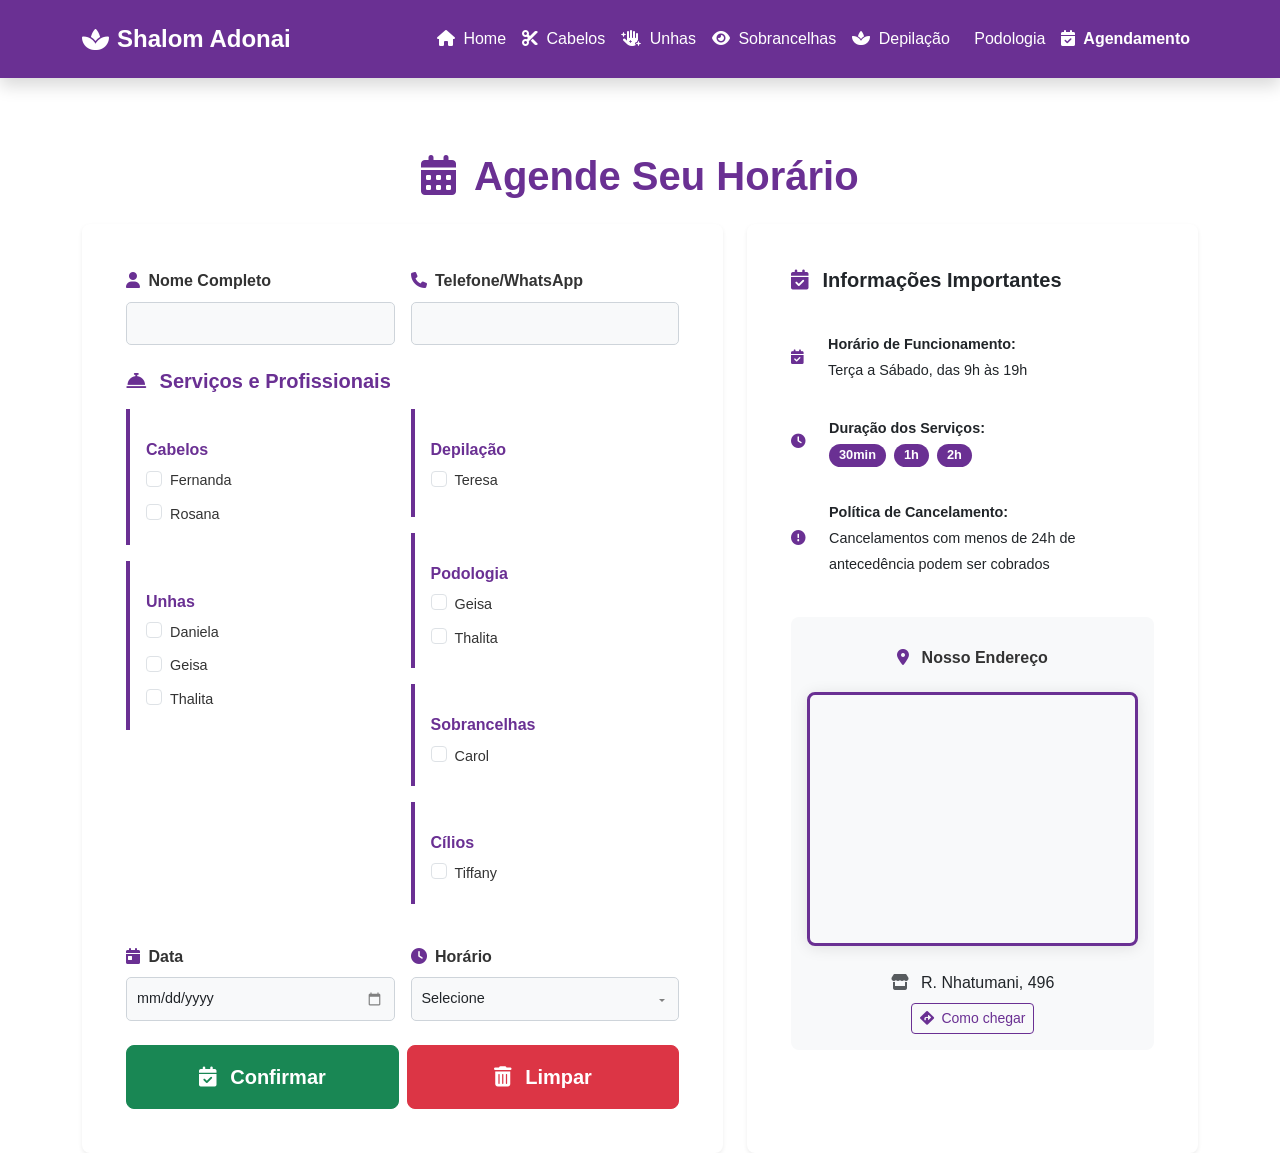
==== pages/agendamento.html @ 318ea41a "estetica" ====
<!DOCTYPE html>
<html lang="pt-BR">

<head>
    <meta charset="UTF-8" />
    <meta name="viewport" content="width=device-width, initial-scale=1.0" />
    <title>Nanda - Shalom Adonai | Agendamento</title>
    <!-- Bootstrap 5.3 -->
    <link href="https://cdn.jsdelivr.net/npm/bootstrap@5.3.0/dist/css/bootstrap.min.css" rel="stylesheet" />
    <!-- Font Awesome -->
    <link rel="stylesheet" href="https://cdnjs.cloudflare.com/ajax/libs/font-awesome/6.4.0/css/all.min.css" />
    <!-- Seu CSS -->
    <link rel="stylesheet" href="../assets/css/style.css" />
    <link rel="icon" href="../assets/img/favicon.png" />
</head>

<body>
    <nav class="navbar navbar-expand-lg navbar-dark bg-purple fixed-top shadow">
        <div class="container">
            <a class="navbar-brand fw-bold" href="../index.html">
                <i class="fas fa-spa me-2"></i> Shalom Adonai
            </a>
            <button class="navbar-toggler" type="button" data-bs-toggle="collapse" data-bs-target="#navbarNav">
                <span class="navbar-toggler-icon"></span>
            </button>
            <div class="collapse navbar-collapse" id="navbarNav">
                <div class="navbar-nav ms-auto">
                    <a class="nav-link" href="../index.html"><i class="fas fa-home me-1"></i> Home</a>
                    <a class="nav-link" href="cabelos.html"><i class="fas fa-cut me-1"></i> Cabelos</a>
                    <a class="nav-link" href="unhas.html"><i class="fas fa-hand-sparkles me-1"></i> Unhas</a>
                    <a class="nav-link" href="sobrancelhas.html"><i class="fas fa-eye me-1"></i> Sobrancelhas</a>
                    <a class="nav-link" href="depilacao.html"><i class="fas fa-spa me-1"></i> Depilação</a>
                    <a class="nav-link" href="podologia.html"><i class="fas fa-foot me-1"></i> Podologia</a>
                    <a class="nav-link active" href="agendamento.html"><i class="fas fa-calendar-check me-1"></i>
                        Agendamento</a>
                </div>
            </div>
        </div>
    </nav>

    <div class="container mt-5 pt-5">
        <h1 class="text-center mb-4 text-purple fw-bold">
            <i class="fas fa-calendar-alt me-2"></i> Agende Seu Horário
        </h1>

        <div class="row g-4">
            <!-- Formulário -->
            <div class="col-lg-7">
                <div class="card shadow-sm border-0">
                    <div class="card-body p-4">
                        <form id="agendamentoForm">
                            <!-- Dados Pessoais -->
                            <div class="row g-3 mb-4">
                                <div class="col-md-6">
                                    <label for="nome" class="form-label fw-bold">
                                        <i class="fas fa-user me-1"></i> Nome Completo
                                    </label>
                                    <input type="text" class="form-control form-control-lg" id="nome" required />
                                </div>
                                <div class="col-md-6">
                                    <label for="telefone" class="form-label fw-bold">
                                        <i class="fas fa-phone me-1"></i> Telefone/WhatsApp
                                    </label>
                                    <input type="tel" class="form-control form-control-lg" id="telefone" required />
                                </div>
                            </div>

                            <!-- Serviços -->
                            <div class="mb-4">
                                <h5 class="fw-bold mb-3 text-purple">
                                    <i class="fas fa-concierge-bell me-2"></i> Serviços e Profissionais
                                </h5>
                                <div class="row g-3">
                                    <!-- Coluna 1 -->
                                    <div class="col-md-6">
                                        <!-- Cabelos -->
                                        <div class="servico-categoria p-3 mb-3">
                                            <h6 class="fw-bold text-purple mb-2">Cabelos</h6>
                                            <div class="form-check mb-2">
                                                <input class="form-check-input" type="checkbox" name="servicos[]"
                                                    id="cabelosFernanda" value="Fernanda">
                                                <label class="form-check-label" for="cabelosFernanda">Fernanda</label>
                                            </div>
                                            <div class="form-check">
                                                <input class="form-check-input" type="checkbox" name="servicos[]"
                                                    id="cabelosRosana" value="Rosana">
                                                <label class="form-check-label" for="cabelosRosana">Rosana</label>
                                            </div>
                                        </div>

                                        <!-- Unhas -->
                                        <div class="servico-categoria p-3 mb-3">
                                            <h6 class="fw-bold text-purple mb-2">Unhas</h6>
                                            <div class="form-check mb-2">
                                                <input class="form-check-input" type="checkbox" name="servicos[]"
                                                    id="unhasDaniela" value="Daniela">
                                                <label class="form-check-label" for="unhasDaniela">Daniela</label>
                                            </div>
                                            <div class="form-check mb-2">
                                                <input class="form-check-input" type="checkbox" name="servicos[]"
                                                    id="unhasGeisa" value="Geisa">
                                                <label class="form-check-label" for="unhasGeisa">Geisa</label>
                                            </div>
                                            <div class="form-check">
                                                <input class="form-check-input" type="checkbox" name="servicos[]"
                                                    id="unhasThalita" value="Thalita">
                                                <label class="form-check-label" for="unhasThalita">Thalita</label>
                                            </div>
                                        </div>
                                    </div>

                                    <!-- Coluna 2 -->
                                    <div class="col-md-6">
                                        <!-- Depilação -->
                                        <div class="servico-categoria p-3 mb-3">
                                            <h6 class="fw-bold text-purple mb-2">Depilação</h6>
                                            <div class="form-check mb-2">
                                                <input class="form-check-input" type="checkbox" name="servicos[]"
                                                    id="depilacaoTeresa" value="Teresa">
                                                <label class="form-check-label" for="depilacaoTeresa">Teresa</label>
                                            </div>
                                        </div>

                                        <!-- Podologia -->
                                        <div class="servico-categoria p-3 mb-3">
                                            <h6 class="fw-bold text-purple mb-2">Podologia</h6>
                                            <div class="form-check mb-2">
                                                <input class="form-check-input" type="checkbox" name="servicos[]"
                                                    id="podologiaGeisa" value="Geisa">
                                                <label class="form-check-label" for="podologiaGeisa">Geisa</label>
                                            </div>
                                            <div class="form-check">
                                                <input class="form-check-input" type="checkbox" name="servicos[]"
                                                    id="podologiaThalita" value="Thalita">
                                                <label class="form-check-label" for="podologiaThalita">Thalita</label>
                                            </div>
                                        </div>

                                        <!-- Sobrancelhas -->
                                        <div class="servico-categoria p-3 mb-3">
                                            <h6 class="fw-bold text-purple mb-2">Sobrancelhas</h6>
                                            <div class="form-check">
                                                <input class="form-check-input" type="checkbox" name="servicos[]"
                                                    id="sobrancelhasCarol" value="Carol">
                                                <label class="form-check-label" for="sobrancelhasCarol">Carol</label>
                                            </div>
                                        </div>

                                        <!-- Cílios -->
                                        <div class="servico-categoria p-3 mb-3">
                                            <h6 class="fw-bold text-purple mb-2">Cílios</h6>
                                            <div class="form-check">
                                                <input class="form-check-input" type="checkbox" name="servicos[]"
                                                    id="ciliosTiffany" value="Tiffany">
                                                <label class="form-check-label" for="ciliosTiffany">Tiffany</label>
                                            </div>
                                        </div>
                                    </div>
                                </div>
                            </div>

                            <!-- Data e Hora -->
                            <div class="row g-3 mb-4">
                                <div class="col-md-6">
                                    <label for="data" class="form-label fw-bold">
                                        <i class="fas fa-calendar-day me-1"></i> Data
                                    </label>
                                    <input type="date" class="form-control form-control-lg" id="data" required
                                        onkeydown="return false" />
                                </div>
                                <div class="col-md-6">
                                    <label for="hora" class="form-label fw-bold">
                                        <i class="fas fa-clock me-1"></i> Horário
                                    </label>
                                    <select class="form-select form-select-lg" id="hora" required>
                                        <option value="" selected disabled>Selecione</option>
                                    </select>
                                </div>
                            </div>

                            <!-- Botões -->
                            <div class="d-flex gap-2">
                                <button type="submit" class="btn btn-success btn-lg w-50 py-3 fw-bold">
                                    <i class="fas fa-calendar-check me-2"></i> Confirmar
                                </button>
                                <button type="button" class="btn btn-danger btn-lg w-50 py-3 fw-bold" id="clearFormBtn">
                                    <i class="fas fa-trash-alt me-2"></i> Limpar
                                </button>
                            </div>
                        </form>
                    </div>
                </div>
            </div>

            <!-- Informações Importantes -->
            <div class="col-lg-5">
                <div class="card shadow-sm border-0 h-100">
                    <div class="card-body p-4">
                        <h5 class="card-title fw-bold mb-4">
                            <i class="fas fa-calendar-check me-2 text-purple"></i> Informações Importantes
                        </h5>
                        <ul class="list-group list-group-flush">
                            <li class="list-group-item d-flex align-items-center border-0 py-3">
                                <div class="bg-opacity-10 me-3">
                                    <i class="fas fa-calendar-check me-2 text-purple"></i>
                                </div>
                                <div>
                                    <strong>Horário de Funcionamento:</strong><br>
                                    Terça a Sábado, das 9h às 19h
                                </div>
                            </li>
                            <li class="list-group-item d-flex align-items-center border-0 py-3">
                                <div class="bg-opacity-10 me-3">
                                    <i class="fas fa-clock text-purple"></i>
                                </div>
                                <div>
                                    <strong>Duração dos Serviços:</strong><br>
                                    <span class="badge bg-purple bg-opacity-10 me-1">30min</span>
                                    <span class="badge bg-purple bg-opacity-10 me-1">1h</span>
                                    <span class="badge bg-purple bg-opacity-10">2h</span>
                                </div>
                            </li>
                            <li class="list-group-item d-flex align-items-center border-0 py-3">
                                <div class="bg-opacity-10 me-3">
                                    <i class="fas fa-exclamation-circle me-2 text-purple"></i>
                                </div>
                                <div>
                                    <strong>Política de Cancelamento:</strong><br>
                                    Cancelamentos com menos de 24h de antecedência podem ser cobrados
                                </div>
                            </li>
                        </ul>
                        <div class="mt-4 p-3 bg-light rounded-3">
                            <h6 class="fw-bold text-center mb-4">
                                <i class="fas fa-map-marker-alt me-2 text-purple"></i> Nosso Endereço
                            </h6>
                            <div class="row">
                                <div class="col-12 mb-4">
                                    <div class="map-ratio">
                                        <iframe
                                            src="https://www.google.com/maps/embed?pb=!1m18!1m12!1m3!1d3658.18563588329!2d-46.50304562447262!3d-23.52582476028797!2m3!1f0!2f0!3f0!3m2!1i1024!2i768!4f13.1!3m3!1m2!1s0x94ce60b9c1722ad5%3A0x3be9dd2e8773e652!2sNanda%20shalom%20adonai!5e0!3m2!1spt-PT!2sbr!4v1743808545542!5m2!1spt-PT!2sbr"
                                            allowfullscreen loading="lazy" referrerpolicy="no-referrer-when-downgrade">
                                        </iframe>
                                    </div>
                                </div>
                            </div>
                            <p class="mb-2 text-center">
                                <i class="fas fa-store me-2 text-muted"></i> R. Nhatumani, 496
                            </p>
                            <div class="text-center">
                                <a href="https://www.google.com/maps/dir//Nanda+shalom+adonai/@-23.5258248,-46.5030456,17z"
                                    class="btn btn-sm btn-outline-purple" target="_blank">
                                    <i class="fas fa-directions me-1 text-purple"></i> Como chegar
                                </a>
                            </div>
                        </div>
                    </div>
                </div>
            </div>
        </div>
    </div>

    <!-- Modal de Confirmação -->
    <div class="modal fade" id="confirmacaoModal" tabindex="-1">
        <div class="modal-dialog modal-dialog-centered">
            <div class="modal-content border-0">
                <div class="modal-header bg-purple text-white">
                    <h5 class="modal-title">
                        <i class="fas fa-check-circle me-2"></i> Agendamento Confirmado!
                    </h5>
                    <button type="button" class="btn-close btn-close-white" data-bs-dismiss="modal"></button>
                </div>
                <div class="modal-body p-4">
                    <p id="confirmacaoTexto" class="lead"></p>
                    <div class="alert bg-purple bg-opacity-10 border-start border-purple border-4">
                        <i class="fas fa-envelope text-purple me-2"></i>
                        Você receberá um e-mail com os detalhes do agendamento.
                    </div>
                    <div class="d-grid gap-2 mt-3">
                        <a id="googleCalendarLink" class="btn btn-outline-purple" target="_blank">
                            <i class="fab fa-google me-2"></i> Adicionar ao Google Agenda
                        </a>
                        <a id="whatsappLink" class="btn btn-outline-secondary" target="_blank">
                            <i class="fab fa-whatsapp me-2"></i> Enviar para WhatsApp
                        </a>
                    </div>
                </div>
            </div>
        </div>
    </div>

    <!-- Scripts -->
    <script src="../assets/js/jquery.min.js"></script>
    <script src="../assets/js/popper.min.js"></script>
    <script src="https://cdn.jsdelivr.net/npm/bootstrap@5.3.0/dist/js/bootstrap.bundle.min.js"></script>
    <script src="../assets/js/agendamento.js"></script>
    <script>
        document.getElementById('clearFormBtn').addEventListener('click', () => {
            const form = document.getElementById('agendamentoForm');
            form.reset();
            const horaSelect = document.getElementById('hora');
            horaSelect.innerHTML = '<option value="" selected disabled>Selecione</option>';
        });
    </script>
</body>

</html>
---- assets/css/style.css ----
/* ================ VARIÁVEIS ================ */
:root {
    --purple: #6a3093;
    --light-purple: #a044ff;
    --dark-purple: #4a1c6b;
    --white: #ffffff;
    --light-gray: #f8f9fa;
    --dark-gray: #343a40;
    --text-color: #333333;
}

/* ================ ESTILOS GERAIS ================ */
body {
    font-family: 'Arial', sans-serif;
    color: var(--text-color);
    padding-top: 56px;
    margin: 0;
    line-height: 1.6;
}

section {
    padding: 80px 0;
}

h1,
h2,
h3,
h4,
h5,
h6 {
    font-weight: 600;
}

.text-purple {
    color: var(--purple) !important;
}

/* ================ NAVBAR ================ */
.navbar {
    background-color: var(--purple) !important;
    box-shadow: 0 2px 10px rgba(255, 255, 255, 0.1);
    padding: 15px 0;
    transition: all 0.3s ease;
}

.navbar-brand {
    font-weight: 700;
    font-size: 1.5rem;
    display: flex;
    align-items: center;
}

.navbar-brand i {
    font-size: 1.5rem;
    color: var(--white);
}

.nav-link {
    font-weight: 500;
    padding: 8px 15px;
    color: var(--white) !important;
    transition: all 0.3s ease;
}

.nav-link:hover {
    text-decoration: underline;
    opacity: 0.8;
}

.nav-link.active {
    font-weight: 700;
}

.bg-purple {
    background-color: var(--purple) !important;
}

/* ================ HERO SECTION ================ */
.hero-section {
    background: linear-gradient(rgba(0, 0, 0, 0.6), rgba(0, 0, 0, 0.6)), no-repeat center center;
    position: relative;
    height: 80vh;
    overflow: hidden;
    background-size: cover;
    display: flex;
    align-items: center;
    text-align: center;
    color: var(--white);
    margin-top: -56px;
    /* Compensar navbar fixa */
}

.hero-background-img {
    position: absolute;
    top: 0;
    left: 0;
    width: 100%;
    height: 100%;
    object-fit: cover;
    z-index: -1;
}

.hero-section::before {
    content: '';
    position: absolute;
    top: 0;
    left: 0;
    width: 100%;
    height: 100%;
    background: rgba(0, 0, 0, 0.6);
    z-index: -1;
}

.hero-section h1 {
    font-size: 3rem;
    font-weight: 700;
    text-shadow: 0 2px 4px rgba(0, 0, 0, 0.3);
    margin-bottom: 20px;
}

.hero-section p.lead {
    font-size: 1.5rem;
    text-shadow: 0 1px 3px rgba(0, 0, 0, 0.3);
}

/* ================ FORMULÁRIO DE AGENDAMENTO ================ */
main {
    padding-bottom: 80px;
}

.card {
    border: none;
    border-radius: 8px;
    box-shadow: 0 4px 8px rgba(0, 0, 0, 0.1);
    padding: 20px !important;
}

.form-label {
    font-weight: 500;
    color: var(--text-color);
    font-size: 1rem;
}

.form-label i {
    color: var(--purple);
    margin-right: 8px;
}

.form-control,
.form-select {
    border-radius: 5px;
    border: 1px solid #ced4da;
    padding: 10px;
    background-color: var(--light-gray);
    font-size: 0.9rem;
}

.form-select {
    appearance: none;
    -webkit-appearance: none;
    -moz-appearance: none;
    background-image: url('data:image/svg+xml;utf8,<svg xmlns="http://www.w3.org/2000/svg" width="16" height="16" fill="gray" viewBox="0 0 16 16"><path d="M8 12l-4-4h8l-4 4z"/></svg>');
    background-repeat: no-repeat;
    background-position: right 10px center;
    background-size: 12px;
}

.form-check-label {
    font-size: 0.9rem;
    color: var(--text-color);
}

.form-check-input {
    margin-top: 0.2rem;
}

.form-check-input:checked {
    background-color: var(--purple);
    border-color: var(--purple);
}

h6 {
    font-size: 1rem;
    font-weight: 600;
    margin-bottom: 10px;
    margin-top: 15px;
    color: var(--text-color);
}

/* Ajuste para o layout de data e horário */
.mb-3 .row {
    align-items: center;
}

/* Estilização do input de data */
input[type="date"]::-webkit-calendar-picker-indicator {
    filter: invert(0.5);
}

/* Estilização dos serviços */
.servico-categoria {
    border-left: 4px solid var(--purple);
    transition: all 0.3s;
}

.servico-categoria:hover {
    background-color: #f8f9fa;
    transform: translateX(5px);
}

/* ================ SEÇÃO DE INFORMAÇÕES IMPORTANTES ================ */
.list-group-item {
    border: none;
    padding: 10px 0;
    font-size: 0.9rem;
    line-height: 1.8;
}

.list-group-item i {
    color: var(--purple);
    margin-right: 8px;
}

.list-group-item strong {
    font-weight: 600;
}

.badge {
    font-size: 0.8rem;
    padding: 5px 10px;
    border-radius: 20px;
    background-color: var(--purple) !important;
    color: var(--white);
}

.list-group-item a {
    color: var(--purple);
    text-decoration: none;
}

.list-group-item a:hover {
    text-decoration: underline;
}

/* Botões Outline Purple */
.btn-outline-purple {
    border-color: var(--purple);
    color: var(--purple);
}

.btn-outline-purple:hover {
    background-color: var(--purple);
    color: var(--white);
}

/* Modal */
.modal-header.bg-purple {
    background-color: var(--purple);
}

.alert.bg-purple {
    background-color: var(--purple) !important;
}

/* ================ SERVIÇOS ================ */
#servicos .card {
    transition: transform 0.3s ease, box-shadow 0.3s ease;
    border: none;
    box-shadow: 0 4px 8px rgba(0, 0, 0, 0.1);
    border-radius: 8px;
    overflow: hidden;
    margin-bottom: 30px;
}

#servicos .card:hover {
    transform: translateY(-10px);
    box-shadow: 0 10px 20px rgba(0, 0, 0, 0.15);
}

#servicos .card-img-top {
    height: 200px;
    object-fit: cover;
}

#servicos .card-title {
    color: var(--purple);
    font-weight: 600;
}

/* ================ SOBRE NÓS ================ */
.bg-light {
    background-color: var(--light-gray) !important;
}

/* ================ SEÇÃO DE CONTATO ================ */
.contact-section {
    background-color: var(--white);
}

.contact-box {
    background-color: var(--white);
    border-radius: 8px;
    box-shadow: 0 2px 15px rgba(0, 0, 0, 0.1);
    padding: 30px;
    border-left: 4px solid var(--purple);
    height: 95%;
}

.contact-item {
    margin-bottom: 25px;
}

.contact-item:last-child {
    margin-bottom: 0;
}

.contact-item h4 {
    color: var(--purple);
    margin-bottom: 10px;
    display: flex;
    align-items: center;
    font-size: 1.1rem;
}

.contact-item i {
    margin-right: 10px;
    font-size: 1.2rem;
    width: 24px;
    text-align: center;
}

.contact-item p {
    color: var(--text-color);
    line-height: 1.6;
    margin-left: 34px;
    /* Alinhar com o ícone */
}

/* MAPA */
.map-ratio {
    position: relative;
    padding-bottom: 75%;
    height: 0;
    overflow: hidden;
    border-radius: 8px;
    box-shadow: 0 2px 15px rgba(0, 0, 0, 0.1);
    border: 3px solid var(--purple);
}

.map-ratio iframe {
    position: absolute;
    top: 0;
    left: 0;
    width: 100%;
    height: 100%;
    border: none;
}

/* ================ BOTÃO FLUTUANTE ================ */
.btn-agendar-flutuante {
    position: fixed;
    bottom: 30px;
    right: 30px;
    z-index: 1000;
    width: 80px;
    height: 60px;
    font-size: 14px;
    font-weight: bold;
    box-shadow: 0 4px 12px rgba(106, 48, 147, 0.3);
    display: flex;
    flex-direction: column;
    align-items: center;
    justify-content: center;
    text-align: center;
    transition: all 0.3s ease;
}

.btn-agendar-flutuante:hover {
    transform: scale(1.1);
    box-shadow: 0 6px 16px rgba(106, 48, 147, 0.4);
}

.btn-agendar-flutuante i {
    margin-bottom: 2px;
}

.pulse {
    animation: pulse 2s infinite;
}

@keyframes pulse {
    0% {
        transform: scale(1);
    }

    50% {
        transform: scale(1.1);
    }

    100% {
        transform: scale(1);
    }
}

/* ================ FOOTER ================ */
footer {
    background-color: var(--dark-gray);
    color: var(--white);
    padding: 40px 0;
}

footer p {
    margin-bottom: 0.5rem;
    line-height: 1.6;
}

footer hr {
    border-color: rgba(255, 255, 255, 0.1);
    margin: 15px auto;
    width: 50%;
}

/* ================ BOTÕES ================ */
.btn-purple {
    background-color: var(--purple);
    color: var(--white);
    border: none;
    padding: 12px 25px;
    transition: all 0.3s ease;
    font-weight: 500;
    border-radius: 5px;
    font-size: 1rem;
}

.btn-purple:hover {
    background-color: var(--light-purple);
    color: var(--white);
    transform: translateY(-2px);
    box-shadow: 0 4px 12px rgba(106, 48, 147, 0.3);
}

/* ================ RESPONSIVIDADE ================ */
@media (max-width: 992px) {
    section {
        padding: 60px 0;
    }

    .hero-section {
        height: 60vh;
    }

    .hero-section h1 {
        font-size: 2.5rem;
    }

    .navbar-nav {
        text-align: center;
    }

    .nav-link {
        padding: 10px 0;
    }

    .form-control,
    .form-select {
        font-size: 0.9rem;
    }
}

/* Ajustes específicos para mobile */
@media (max-width: 768px) {
    .hero-section {
        min-height: calc(100vh - 56px);
        /* Ajusta a altura */
    }

    .hero-section h1 {
        font-size: 2rem;
        /* Reduz o tamanho do título */
        margin-top: 0;
    }

    .hero-section p.lead {
        font-size: 1.2rem;
        /* Reduz o tamanho do subtítulo */
    }

    .col-md-6 {
        margin-bottom: 20px;
    }

    .btn-purple {
        padding: 10px 20px;
        font-size: 0.9rem;
    }
}

.contact-box {
    margin-top: 0px;
}

.btn-agendar-flutuante {
    bottom: 20px;
    right: 20px;
    width: 56px;
    height: 56px;
    font-size: 12px;
}

@media (max-width: 576px) {
    section {
        padding: 50px 0;
    }

    .hero-section {
        height: 40vh;
    }

    .hero-section h1 {
        font-size: 1.8rem;
    }

    footer p {
        font-size: 0.9rem;
    }

    h1 {
        font-size: 1.8rem;
    }

    .form-label {
        font-size: 0.9rem;
    }

    .form-control,
    .form-select {
        font-size: 0.85rem;
        padding: 8px;
    }

    .list-group-item {
        font-size: 0.85rem;
    }

    .badge {
        font-size: 0.7rem;
        padding: 4px 8px;
    }

    .btn-purple {
        padding: 8px 15px;
        font-size: 0.85rem;
    }
}
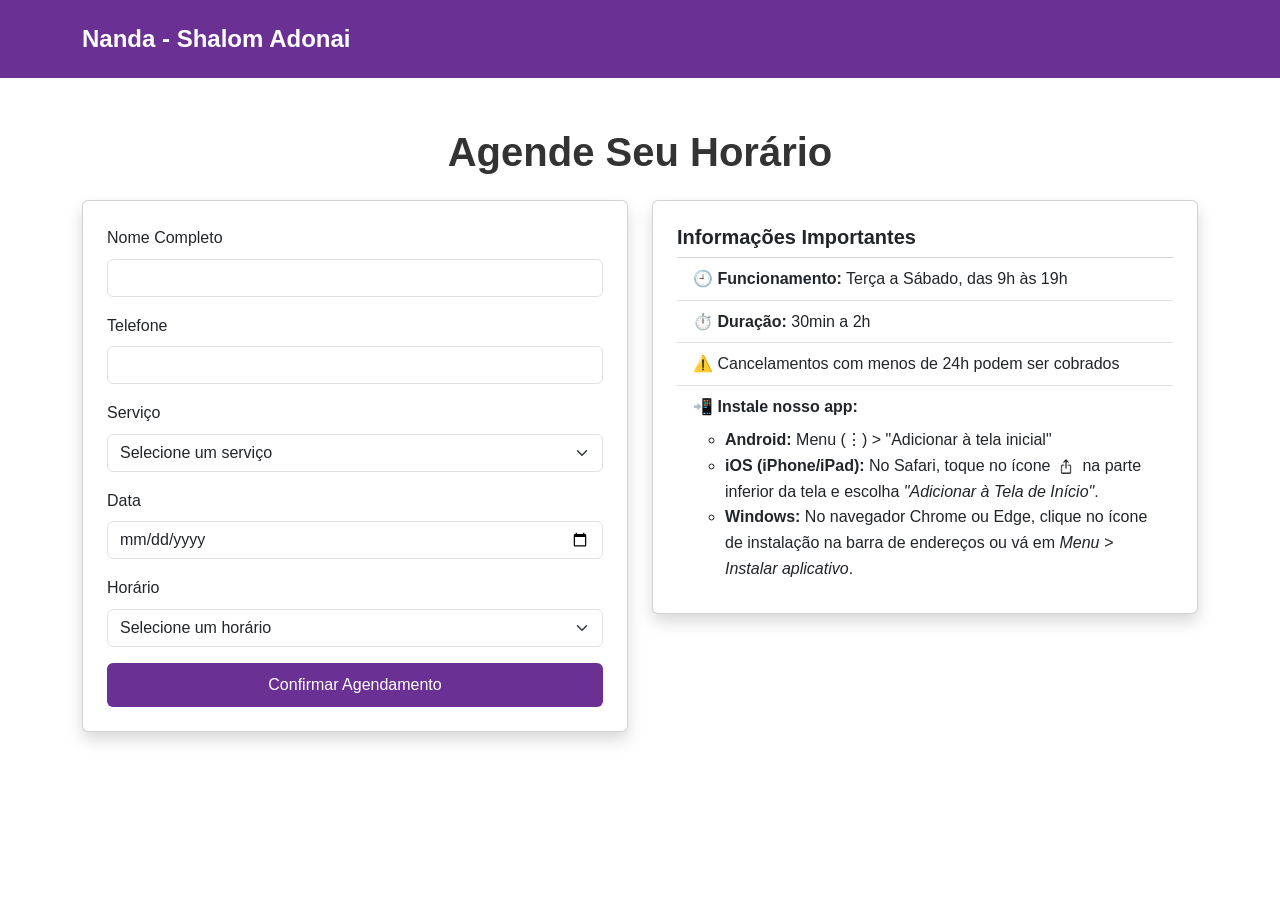
==== commit de597b2d: "inicio" ====
--- a/pages/agendamento.html
+++ b/pages/agendamento.html
@@ -1,289 +1,113 @@
 <!DOCTYPE html>
-<html lang="pt-BR">
+<html lang="pt-br">
 
 <head>
     <meta charset="UTF-8" />
     <meta name="viewport" content="width=device-width, initial-scale=1.0" />
-    <title>Nanda - Shalom Adonai | Agendamento</title>
-    <!-- Bootstrap 5.3 -->
-    <link href="https://cdn.jsdelivr.net/npm/bootstrap@5.3.0/dist/css/bootstrap.min.css" rel="stylesheet" />
-    <!-- Font Awesome -->
-    <link rel="stylesheet" href="https://cdnjs.cloudflare.com/ajax/libs/font-awesome/6.4.0/css/all.min.css" />
-    <!-- Seu CSS -->
+    <title>Agendamento | Nanda - Shalom Adonai</title>
+    <link rel="stylesheet" href="../bootstrap/css/bootstrap.min.css" />
+    <link rel="stylesheet" href="https://cdnjs.cloudflare.com/ajax/libs/font-awesome/6.0.0/css/all.min.css" />
     <link rel="stylesheet" href="../assets/css/style.css" />
-    <link rel="icon" href="../assets/img/favicon.png" />
+    <link rel="icon" href="../assets/img/favicon.ico" />
+    <link rel="manifest" href="../manifest.json">
 </head>
 
 <body>
-    <nav class="navbar navbar-expand-lg navbar-dark bg-purple fixed-top shadow">
+    <nav class="navbar navbar-dark bg-purple fixed-top">
         <div class="container">
-            <a class="navbar-brand fw-bold" href="../index.html">
-                <i class="fas fa-spa me-2"></i> Shalom Adonai
-            </a>
-            <button class="navbar-toggler" type="button" data-bs-toggle="collapse" data-bs-target="#navbarNav">
-                <span class="navbar-toggler-icon"></span>
-            </button>
-            <div class="collapse navbar-collapse" id="navbarNav">
-                <div class="navbar-nav ms-auto">
-                    <a class="nav-link" href="../index.html"><i class="fas fa-home me-1"></i> Home</a>
-                    <a class="nav-link" href="cabelos.html"><i class="fas fa-cut me-1"></i> Cabelos</a>
-                    <a class="nav-link" href="unhas.html"><i class="fas fa-hand-sparkles me-1"></i> Unhas</a>
-                    <a class="nav-link" href="sobrancelhas.html"><i class="fas fa-eye me-1"></i> Sobrancelhas</a>
-                    <a class="nav-link" href="depilacao.html"><i class="fas fa-spa me-1"></i> Depilação</a>
-                    <a class="nav-link" href="podologia.html"><i class="fas fa-foot me-1"></i> Podologia</a>
-                    <a class="nav-link active" href="agendamento.html"><i class="fas fa-calendar-check me-1"></i>
-                        Agendamento</a>
+            <a class="navbar-brand">Nanda - Shalom Adonai</a>
+        </div>
+    </nav>
+
+    <main class="container mt-5 pt-4">
+        <h1 class="text-center mb-4">Agende Seu Horário</h1>
+        <div class="row">
+            <div class="col-md-6">
+                <form id="agendamentoForm" class="card shadow p-4">
+                    <div class="mb-3">
+                        <label for="nome" class="form-label">Nome Completo</label>
+                        <input type="text" id="nome" class="form-control" required />
+                    </div>
+                    <div class="mb-3">
+                        <label for="telefone" class="form-label">Telefone</label>
+                        <input type="tel" id="telefone" class="form-control" required />
+                    </div>
+                    <div class="mb-3">
+                        <label for="servico" class="form-label">Serviço</label>
+                        <select id="servico" class="form-select" required>
+                            <option value="" selected disabled>Selecione um serviço</option>
+                            <option value="Corte e Escova - Nanda">Corte e Escova (Nanda)</option>
+                            <option value="Coloração - Carla">Coloração (Carla)</option>
+                            <option value="Manicure - Juliana">Manicure (Juliana)</option>
+                            <option value="Pedicure - Juliana">Pedicure (Juliana)</option>
+                            <option value="Design de Sobrancelhas - Ana">Design de Sobrancelhas (Ana)</option>
+                            <option value="Depilação - Marta">Depilação (Marta)</option>
+                            <option value="Podologia - Renata">Podologia (Renata)</option>
+                        </select>
+                    </div>
+                    <div class="mb-3">
+                        <label for="data" class="form-label">Data</label>
+                        <input type="date" id="data" class="form-control" required onkeydown="return false" />
+                    </div>
+                    <div class="mb-3">
+                        <label for="hora" class="form-label">Horário</label>
+                        <select id="hora" class="form-select" required>
+                            <option value="" selected disabled>Selecione um horário</option>
+                        </select>
+                    </div>
+                    <button type="submit" class="btn btn-purple w-100">Confirmar Agendamento</button>
+                </form>
+            </div>
+            <div class="col-md-6">
+                <div class="card shadow p-4">
+                    <h5>Informações Importantes</h5>
+                    <ul class="list-group list-group-flush">
+                        <li class="list-group-item">🕘 <strong>Funcionamento:</strong> Terça a Sábado, das 9h às 19h
+                        </li>
+                        <li class="list-group-item">⏱️ <strong>Duração:</strong> 30min a 2h</li>
+                        <li class="list-group-item">⚠️ Cancelamentos com menos de 24h podem ser cobrados</li>
+                        <li class="list-group-item">
+                            📲 <strong>Instale nosso app:</strong>
+                            <ul class="mt-2">
+                                <li><strong>Android:</strong> Menu (⋮) > "Adicionar à tela inicial"</li>
+                                <li><strong>iOS (iPhone/iPad):</strong> No Safari, toque no ícone<img
+                                        src="../assets/img/compartilhar_ios.png" alt="Ícone compartilhar iOS"
+                                        style="height: 1.5em; vertical-align: middle; margin: 0 0.25em;">na parte
+                                    inferior da tela e escolha <em>"Adicionar à Tela de Início"</em>.
+                                </li>
+                                <li><strong>Windows:</strong> No navegador Chrome ou Edge, clique no ícone de
+                                    instalação na barra de endereços ou vá em <em>Menu > Instalar aplicativo</em>.
+                                </li>
+                            </ul>
+                        </li>
+                    </ul>
                 </div>
             </div>
         </div>
-    </nav>
+    </main>
 
-    <div class="container mt-5 pt-5">
-        <h1 class="text-center mb-4 text-purple fw-bold">
-            <i class="fas fa-calendar-alt me-2"></i> Agende Seu Horário
-        </h1>
-
-        <div class="row g-4">
-            <!-- Formulário -->
-            <div class="col-lg-7">
-                <div class="card shadow-sm border-0">
-                    <div class="card-body p-4">
-                        <form id="agendamentoForm">
-                            <!-- Dados Pessoais -->
-                            <div class="row g-3 mb-4">
-                                <div class="col-md-6">
-                                    <label for="nome" class="form-label fw-bold">
-                                        <i class="fas fa-user me-1"></i> Nome Completo
-                                    </label>
-                                    <input type="text" class="form-control form-control-lg" id="nome" required />
-                                </div>
-                                <div class="col-md-6">
-                                    <label for="telefone" class="form-label fw-bold">
-                                        <i class="fas fa-phone me-1"></i> Telefone/WhatsApp
-                                    </label>
-                                    <input type="tel" class="form-control form-control-lg" id="telefone" required />
-                                </div>
-                            </div>
-
-                            <!-- Serviços -->
-                            <div class="mb-4">
-                                <h5 class="fw-bold mb-3 text-purple">
-                                    <i class="fas fa-concierge-bell me-2"></i> Serviços e Profissionais
-                                </h5>
-                                <div class="row g-3">
-                                    <!-- Coluna 1 -->
-                                    <div class="col-md-6">
-                                        <!-- Cabelos -->
-                                        <div class="servico-categoria p-3 mb-3">
-                                            <h6 class="fw-bold text-purple mb-2">Cabelos</h6>
-                                            <div class="form-check mb-2">
-                                                <input class="form-check-input" type="checkbox" name="servicos[]"
-                                                    id="cabelosFernanda" value="Fernanda">
-                                                <label class="form-check-label" for="cabelosFernanda">Fernanda</label>
-                                            </div>
-                                            <div class="form-check">
-                                                <input class="form-check-input" type="checkbox" name="servicos[]"
-                                                    id="cabelosRosana" value="Rosana">
-                                                <label class="form-check-label" for="cabelosRosana">Rosana</label>
-                                            </div>
-                                        </div>
-
-                                        <!-- Unhas -->
-                                        <div class="servico-categoria p-3 mb-3">
-                                            <h6 class="fw-bold text-purple mb-2">Unhas</h6>
-                                            <div class="form-check mb-2">
-                                                <input class="form-check-input" type="checkbox" name="servicos[]"
-                                                    id="unhasDaniela" value="Daniela">
-                                                <label class="form-check-label" for="unhasDaniela">Daniela</label>
-                                            </div>
-                                            <div class="form-check mb-2">
-                                                <input class="form-check-input" type="checkbox" name="servicos[]"
-                                                    id="unhasGeisa" value="Geisa">
-                                                <label class="form-check-label" for="unhasGeisa">Geisa</label>
-                                            </div>
-                                            <div class="form-check">
-                                                <input class="form-check-input" type="checkbox" name="servicos[]"
-                                                    id="unhasThalita" value="Thalita">
-                                                <label class="form-check-label" for="unhasThalita">Thalita</label>
-                                            </div>
-                                        </div>
-                                    </div>
-
-                                    <!-- Coluna 2 -->
-                                    <div class="col-md-6">
-                                        <!-- Depilação -->
-                                        <div class="servico-categoria p-3 mb-3">
-                                            <h6 class="fw-bold text-purple mb-2">Depilação</h6>
-                                            <div class="form-check mb-2">
-                                                <input class="form-check-input" type="checkbox" name="servicos[]"
-                                                    id="depilacaoTeresa" value="Teresa">
-                                                <label class="form-check-label" for="depilacaoTeresa">Teresa</label>
-                                            </div>
-                                        </div>
-
-                                        <!-- Podologia -->
-                                        <div class="servico-categoria p-3 mb-3">
-                                            <h6 class="fw-bold text-purple mb-2">Podologia</h6>
-                                            <div class="form-check mb-2">
-                                                <input class="form-check-input" type="checkbox" name="servicos[]"
-                                                    id="podologiaGeisa" value="Geisa">
-                                                <label class="form-check-label" for="podologiaGeisa">Geisa</label>
-                                            </div>
-                                            <div class="form-check">
-                                                <input class="form-check-input" type="checkbox" name="servicos[]"
-                                                    id="podologiaThalita" value="Thalita">
-                                                <label class="form-check-label" for="podologiaThalita">Thalita</label>
-                                            </div>
-                                        </div>
-
-                                        <!-- Sobrancelhas -->
-                                        <div class="servico-categoria p-3 mb-3">
-                                            <h6 class="fw-bold text-purple mb-2">Sobrancelhas</h6>
-                                            <div class="form-check">
-                                                <input class="form-check-input" type="checkbox" name="servicos[]"
-                                                    id="sobrancelhasCarol" value="Carol">
-                                                <label class="form-check-label" for="sobrancelhasCarol">Carol</label>
-                                            </div>
-                                        </div>
-
-                                        <!-- Cílios -->
-                                        <div class="servico-categoria p-3 mb-3">
-                                            <h6 class="fw-bold text-purple mb-2">Cílios</h6>
-                                            <div class="form-check">
-                                                <input class="form-check-input" type="checkbox" name="servicos[]"
-                                                    id="ciliosTiffany" value="Tiffany">
-                                                <label class="form-check-label" for="ciliosTiffany">Tiffany</label>
-                                            </div>
-                                        </div>
-                                    </div>
-                                </div>
-                            </div>
-
-                            <!-- Data e Hora -->
-                            <div class="row g-3 mb-4">
-                                <div class="col-md-6">
-                                    <label for="data" class="form-label fw-bold">
-                                        <i class="fas fa-calendar-day me-1"></i> Data
-                                    </label>
-                                    <input type="date" class="form-control form-control-lg" id="data" required
-                                        onkeydown="return false" />
-                                </div>
-                                <div class="col-md-6">
-                                    <label for="hora" class="form-label fw-bold">
-                                        <i class="fas fa-clock me-1"></i> Horário
-                                    </label>
-                                    <select class="form-select form-select-lg" id="hora" required>
-                                        <option value="" selected disabled>Selecione</option>
-                                    </select>
-                                </div>
-                            </div>
-
-                            <!-- Botões -->
-                            <div class="d-flex gap-2">
-                                <button type="submit" class="btn btn-success btn-lg w-50 py-3 fw-bold">
-                                    <i class="fas fa-calendar-check me-2"></i> Confirmar
-                                </button>
-                                <button type="button" class="btn btn-danger btn-lg w-50 py-3 fw-bold" id="clearFormBtn">
-                                    <i class="fas fa-trash-alt me-2"></i> Limpar
-                                </button>
-                            </div>
-                        </form>
+    <!-- Modal -->
+    <div class="modal fade" id="confirmacaoModal" tabindex="-1">
+        <div class="modal-dialog">
+            <div class="modal-content">
+                <div class="modal-header">
+                    <h5 class="modal-title">Agendamento Confirmado!</h5>
+                    <button class="btn-close" data-bs-dismiss="modal"></button>
+                </div>
+                <div class="modal-body">
+                    <p id="confirmacaoTexto"></p>
+                    <div class="alert alert-info">
+                        Você receberá um e-mail de confirmação.
                     </div>
                 </div>
-            </div>
-
-            <!-- Informações Importantes -->
-            <div class="col-lg-5">
-                <div class="card shadow-sm border-0 h-100">
-                    <div class="card-body p-4">
-                        <h5 class="card-title fw-bold mb-4">
-                            <i class="fas fa-calendar-check me-2 text-purple"></i> Informações Importantes
-                        </h5>
-                        <ul class="list-group list-group-flush">
-                            <li class="list-group-item d-flex align-items-center border-0 py-3">
-                                <div class="bg-opacity-10 me-3">
-                                    <i class="fas fa-calendar-check me-2 text-purple"></i>
-                                </div>
-                                <div>
-                                    <strong>Horário de Funcionamento:</strong><br>
-                                    Terça a Sábado, das 9h às 19h
-                                </div>
-                            </li>
-                            <li class="list-group-item d-flex align-items-center border-0 py-3">
-                                <div class="bg-opacity-10 me-3">
-                                    <i class="fas fa-clock text-purple"></i>
-                                </div>
-                                <div>
-                                    <strong>Duração dos Serviços:</strong><br>
-                                    <span class="badge bg-purple bg-opacity-10 me-1">30min</span>
-                                    <span class="badge bg-purple bg-opacity-10 me-1">1h</span>
-                                    <span class="badge bg-purple bg-opacity-10">2h</span>
-                                </div>
-                            </li>
-                            <li class="list-group-item d-flex align-items-center border-0 py-3">
-                                <div class="bg-opacity-10 me-3">
-                                    <i class="fas fa-exclamation-circle me-2 text-purple"></i>
-                                </div>
-                                <div>
-                                    <strong>Política de Cancelamento:</strong><br>
-                                    Cancelamentos com menos de 24h de antecedência podem ser cobrados
-                                </div>
-                            </li>
-                        </ul>
-                        <div class="mt-4 p-3 bg-light rounded-3">
-                            <h6 class="fw-bold text-center mb-4">
-                                <i class="fas fa-map-marker-alt me-2 text-purple"></i> Nosso Endereço
-                            </h6>
-                            <div class="row">
-                                <div class="col-12 mb-4">
-                                    <div class="map-ratio">
-                                        <iframe
-                                            src="https://www.google.com/maps/embed?pb=!1m18!1m12!1m3!1d3658.18563588329!2d-46.50304562447262!3d-23.52582476028797!2m3!1f0!2f0!3f0!3m2!1i1024!2i768!4f13.1!3m3!1m2!1s0x94ce60b9c1722ad5%3A0x3be9dd2e8773e652!2sNanda%20shalom%20adonai!5e0!3m2!1spt-PT!2sbr!4v1743808545542!5m2!1spt-PT!2sbr"
-                                            allowfullscreen loading="lazy" referrerpolicy="no-referrer-when-downgrade">
-                                        </iframe>
-                                    </div>
-                                </div>
-                            </div>
-                            <p class="mb-2 text-center">
-                                <i class="fas fa-store me-2 text-muted"></i> R. Nhatumani, 496
-                            </p>
-                            <div class="text-center">
-                                <a href="https://www.google.com/maps/dir//Nanda+shalom+adonai/@-23.5258248,-46.5030456,17z"
-                                    class="btn btn-sm btn-outline-purple" target="_blank">
-                                    <i class="fas fa-directions me-1 text-purple"></i> Como chegar
-                                </a>
-                            </div>
-                        </div>
-                    </div>
-                </div>
-            </div>
-        </div>
-    </div>
-
-    <!-- Modal de Confirmação -->
-    <div class="modal fade" id="confirmacaoModal" tabindex="-1">
-        <div class="modal-dialog modal-dialog-centered">
-            <div class="modal-content border-0">
-                <div class="modal-header bg-purple text-white">
-                    <h5 class="modal-title">
-                        <i class="fas fa-check-circle me-2"></i> Agendamento Confirmado!
-                    </h5>
-                    <button type="button" class="btn-close btn-close-white" data-bs-dismiss="modal"></button>
-                </div>
-                <div class="modal-body p-4">
-                    <p id="confirmacaoTexto" class="lead"></p>
-                    <div class="alert bg-purple bg-opacity-10 border-start border-purple border-4">
-                        <i class="fas fa-envelope text-purple me-2"></i>
-                        Você receberá um e-mail com os detalhes do agendamento.
-                    </div>
-                    <div class="d-grid gap-2 mt-3">
-                        <a id="googleCalendarLink" class="btn btn-outline-purple" target="_blank">
-                            <i class="fab fa-google me-2"></i> Adicionar ao Google Agenda
-                        </a>
-                        <a id="whatsappLink" class="btn btn-outline-secondary" target="_blank">
-                            <i class="fab fa-whatsapp me-2"></i> Enviar para WhatsApp
-                        </a>
-                    </div>
+                <div class="modal-footer">
+                    <a id="googleCalendarLink" class="btn btn-outline-primary" target="_blank">
+                        <i class="fab fa-google"></i> Adicionar ao Google Agenda
+                    </a>
+                    <a id="whatsappLink" class="btn btn-success" target="_blank">
+                        <i class="fab fa-whatsapp"></i> Confirmar via WhatsApp
+                    </a>
+                    <button class="btn btn-purple" data-bs-dismiss="modal">Fechar</button>
                 </div>
             </div>
         </div>
@@ -291,17 +115,8 @@
 
     <!-- Scripts -->
     <script src="../assets/js/jquery.min.js"></script>
-    <script src="../assets/js/popper.min.js"></script>
-    <script src="https://cdn.jsdelivr.net/npm/bootstrap@5.3.0/dist/js/bootstrap.bundle.min.js"></script>
+    <script src="../bootstrap/js/bootstrap.bundle.min.js"></script>
     <script src="../assets/js/agendamento.js"></script>
-    <script>
-        document.getElementById('clearFormBtn').addEventListener('click', () => {
-            const form = document.getElementById('agendamentoForm');
-            form.reset();
-            const horaSelect = document.getElementById('hora');
-            horaSelect.innerHTML = '<option value="" selected disabled>Selecione</option>';
-        });
-    </script>
 </body>
 
 </html>
--- a/assets/css/style.css
+++ b/assets/css/style.css
@@ -9,11 +9,14 @@
     --text-color: #333333;
 }
 
+
+
 /* ================ ESTILOS GERAIS ================ */
 body {
     font-family: 'Arial', sans-serif;
     color: var(--text-color);
     padding-top: 56px;
+    /* Compensar navbar fixa */
     margin: 0;
     line-height: 1.6;
 }
@@ -31,10 +34,6 @@
     font-weight: 600;
 }
 
-.text-purple {
-    color: var(--purple) !important;
-}
-
 /* ================ NAVBAR ================ */
 .navbar {
     background-color: var(--purple) !important;
@@ -46,19 +45,11 @@
 .navbar-brand {
     font-weight: 700;
     font-size: 1.5rem;
-    display: flex;
-    align-items: center;
-}
-
-.navbar-brand i {
-    font-size: 1.5rem;
-    color: var(--white);
 }
 
 .nav-link {
     font-weight: 500;
     padding: 8px 15px;
-    color: var(--white) !important;
     transition: all 0.3s ease;
 }
 
@@ -67,21 +58,31 @@
     opacity: 0.8;
 }
 
-.nav-link.active {
-    font-weight: 700;
-}
-
-.bg-purple {
-    background-color: var(--purple) !important;
+ bg-purple -->.bg-purple {
+    background-color: #6f2da8 !important;
+    /* tom de roxo bonito */
+}
+
+.navbar-brand .fas {
+    font-size: 1.2rem;
+}
+
+.custom-spacing {
+    padding-left: 20px;
+    /* ou use margin-left: 20px; */
 }
 
 /* ================ HERO SECTION ================ */
+
+/* Seção Hero com imagem de fundo */
 .hero-section {
     background: linear-gradient(rgba(0, 0, 0, 0.6), rgba(0, 0, 0, 0.6)), no-repeat center center;
     position: relative;
-    height: 80vh;
+    height: 100vh;
+    /* ou ajuste conforme necessário */
     overflow: hidden;
     background-size: cover;
+    height: 80vh;
     display: flex;
     align-items: center;
     text-align: center;
@@ -100,6 +101,7 @@
     z-index: -1;
 }
 
+/* Se quiser um overlay escuro (como no linear-gradient) */
 .hero-section::before {
     content: '';
     position: absolute;
@@ -121,145 +123,6 @@
 .hero-section p.lead {
     font-size: 1.5rem;
     text-shadow: 0 1px 3px rgba(0, 0, 0, 0.3);
-}
-
-/* ================ FORMULÁRIO DE AGENDAMENTO ================ */
-main {
-    padding-bottom: 80px;
-}
-
-.card {
-    border: none;
-    border-radius: 8px;
-    box-shadow: 0 4px 8px rgba(0, 0, 0, 0.1);
-    padding: 20px !important;
-}
-
-.form-label {
-    font-weight: 500;
-    color: var(--text-color);
-    font-size: 1rem;
-}
-
-.form-label i {
-    color: var(--purple);
-    margin-right: 8px;
-}
-
-.form-control,
-.form-select {
-    border-radius: 5px;
-    border: 1px solid #ced4da;
-    padding: 10px;
-    background-color: var(--light-gray);
-    font-size: 0.9rem;
-}
-
-.form-select {
-    appearance: none;
-    -webkit-appearance: none;
-    -moz-appearance: none;
-    background-image: url('data:image/svg+xml;utf8,<svg xmlns="http://www.w3.org/2000/svg" width="16" height="16" fill="gray" viewBox="0 0 16 16"><path d="M8 12l-4-4h8l-4 4z"/></svg>');
-    background-repeat: no-repeat;
-    background-position: right 10px center;
-    background-size: 12px;
-}
-
-.form-check-label {
-    font-size: 0.9rem;
-    color: var(--text-color);
-}
-
-.form-check-input {
-    margin-top: 0.2rem;
-}
-
-.form-check-input:checked {
-    background-color: var(--purple);
-    border-color: var(--purple);
-}
-
-h6 {
-    font-size: 1rem;
-    font-weight: 600;
-    margin-bottom: 10px;
-    margin-top: 15px;
-    color: var(--text-color);
-}
-
-/* Ajuste para o layout de data e horário */
-.mb-3 .row {
-    align-items: center;
-}
-
-/* Estilização do input de data */
-input[type="date"]::-webkit-calendar-picker-indicator {
-    filter: invert(0.5);
-}
-
-/* Estilização dos serviços */
-.servico-categoria {
-    border-left: 4px solid var(--purple);
-    transition: all 0.3s;
-}
-
-.servico-categoria:hover {
-    background-color: #f8f9fa;
-    transform: translateX(5px);
-}
-
-/* ================ SEÇÃO DE INFORMAÇÕES IMPORTANTES ================ */
-.list-group-item {
-    border: none;
-    padding: 10px 0;
-    font-size: 0.9rem;
-    line-height: 1.8;
-}
-
-.list-group-item i {
-    color: var(--purple);
-    margin-right: 8px;
-}
-
-.list-group-item strong {
-    font-weight: 600;
-}
-
-.badge {
-    font-size: 0.8rem;
-    padding: 5px 10px;
-    border-radius: 20px;
-    background-color: var(--purple) !important;
-    color: var(--white);
-}
-
-.list-group-item a {
-    color: var(--purple);
-    text-decoration: none;
-}
-
-.list-group-item a:hover {
-    text-decoration: underline;
-}
-
-/* Botões Outline Purple */
-.btn-outline-purple {
-    border-color: var(--purple);
-    color: var(--purple);
-}
-
-.btn-outline-purple:hover {
-    background-color: var(--purple);
-    color: var(--white);
-}
-
-/* Modal */
-.modal-header.bg-purple {
-    background-color: var(--purple);
-}
-
-.alert.bg-purple {
-    background-color: var(--purple) !important;
 }
 
 /* ================ SERVIÇOS ================ */
@@ -425,17 +288,15 @@
     background-color: var(--purple);
     color: var(--white);
     border: none;
-    padding: 12px 25px;
+    padding: 10px 25px;
     transition: all 0.3s ease;
     font-weight: 500;
-    border-radius: 5px;
-    font-size: 1rem;
 }
 
 .btn-purple:hover {
     background-color: var(--light-purple);
     color: var(--white);
-    transform: translateY(-2px);
+    transform: translateY(-3px);
     box-shadow: 0 4px 12px rgba(106, 48, 147, 0.3);
 }
 
@@ -452,24 +313,13 @@
     .hero-section h1 {
         font-size: 2.5rem;
     }
-
-    .navbar-nav {
-        text-align: center;
-    }
-
-    .nav-link {
-        padding: 10px 0;
-    }
-
-    .form-control,
-    .form-select {
-        font-size: 0.9rem;
-    }
 }
 
 /* Ajustes específicos para mobile */
 @media (max-width: 768px) {
     .hero-section {
+
+
         min-height: calc(100vh - 56px);
         /* Ajusta a altura */
     }
@@ -483,15 +333,6 @@
     .hero-section p.lead {
         font-size: 1.2rem;
         /* Reduz o tamanho do subtítulo */
-    }
-
-    .col-md-6 {
-        margin-bottom: 20px;
-    }
-
-    .btn-purple {
-        padding: 10px 20px;
-        font-size: 0.9rem;
     }
 }
 
@@ -523,32 +364,4 @@
     footer p {
         font-size: 0.9rem;
     }
-
-    h1 {
-        font-size: 1.8rem;
-    }
-
-    .form-label {
-        font-size: 0.9rem;
-    }
-
-    .form-control,
-    .form-select {
-        font-size: 0.85rem;
-        padding: 8px;
-    }
-
-    .list-group-item {
-        font-size: 0.85rem;
-    }
-
-    .badge {
-        font-size: 0.7rem;
-        padding: 4px 8px;
-    }
-
-    .btn-purple {
-        padding: 8px 15px;
-        font-size: 0.85rem;
-    }
 }
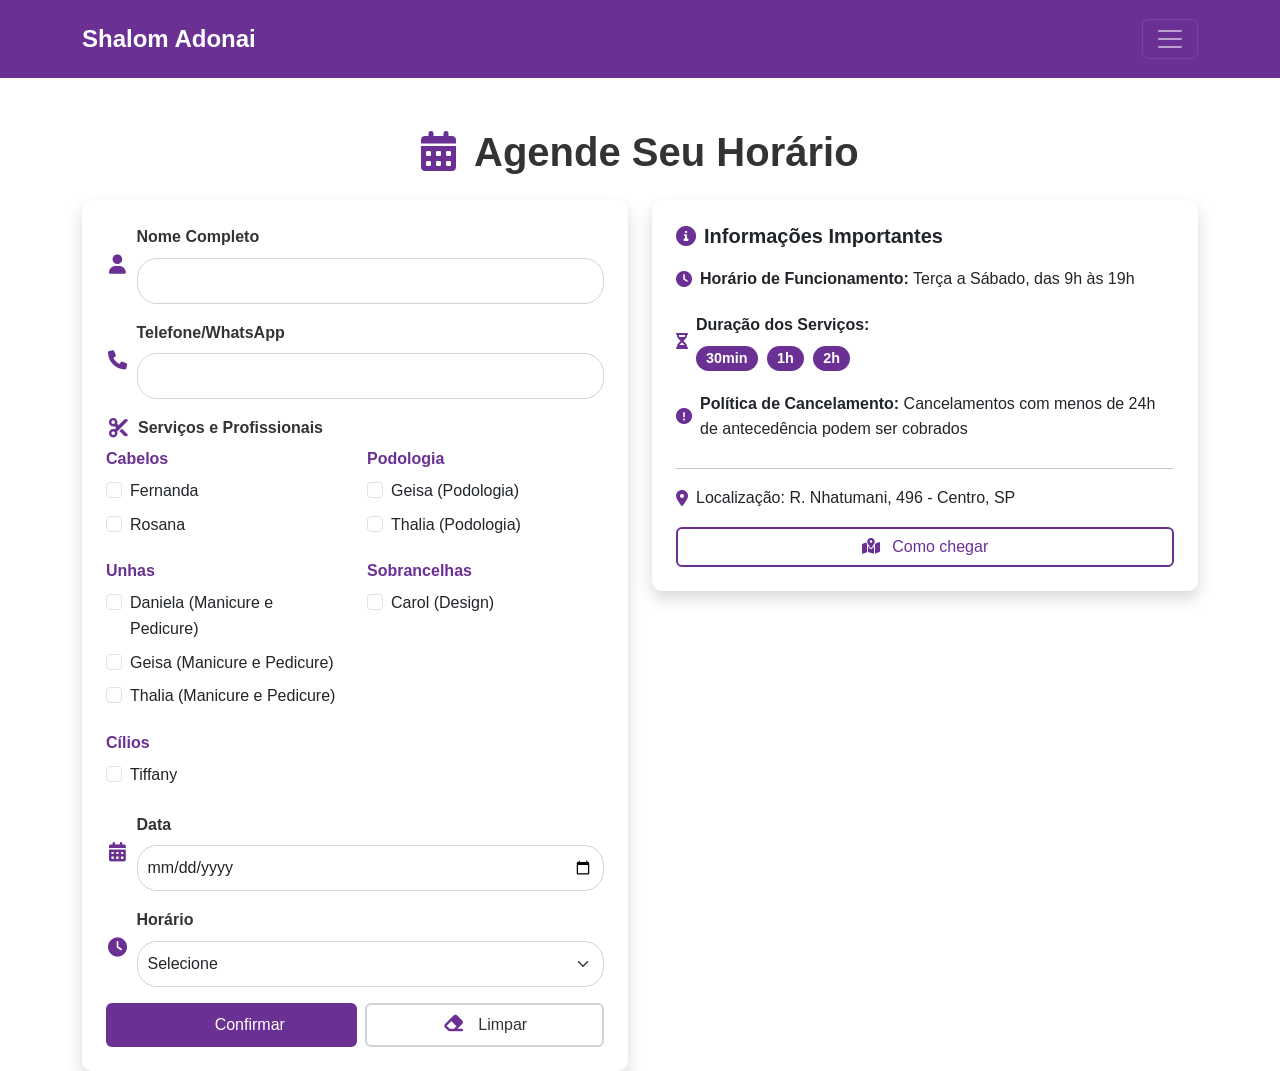
==== commit f94a11e9: "inicio" ====
--- a/pages/agendamento.html
+++ b/pages/agendamento.html
@@ -4,7 +4,7 @@
 <head>
     <meta charset="UTF-8" />
     <meta name="viewport" content="width=device-width, initial-scale=1.0" />
-    <title>Agendamento | Nanda - Shalom Adonai</title>
+    <title>Agendamento | Shalom Adonai</title>
     <link rel="stylesheet" href="../bootstrap/css/bootstrap.min.css" />
     <link rel="stylesheet" href="https://cdnjs.cloudflare.com/ajax/libs/font-awesome/6.0.0/css/all.min.css" />
     <link rel="stylesheet" href="../assets/css/style.css" />
@@ -15,72 +15,209 @@
 <body>
     <nav class="navbar navbar-dark bg-purple fixed-top">
         <div class="container">
-            <a class="navbar-brand">Nanda - Shalom Adonai</a>
+            <a class="navbar-brand" href="../index.html">Shalom Adonai</a>
+            <button class="navbar-toggler" type="button" data-bs-toggle="collapse" data-bs-target="#navbarNav"
+                aria-controls="navbarNav" aria-expanded="false" aria-label="Toggle navigation">
+                <span class="navbar-toggler-icon"></span>
+            </button>
+            <div class="collapse navbar-collapse" id="navbarNav">
+                <ul class="navbar-nav ms-auto">
+                    <li class="nav-item">
+                        <a class="nav-link" href="../index.html">Home</a>
+                    </li>
+                    <li class="nav-item">
+                        <a class="nav-link" href="cabelos.html">Cabelos</a>
+                    </li>
+                    <li class="nav-item">
+                        <a class="nav-link" href="unhas.html">Unhas</a>
+                    </li>
+                    <li class="nav-item">
+                        <a class="nav-link" href="sobrancelhas.html">Sobrancelhas</a>
+                    </li>
+                    <li class="nav-item">
+                        <a class="nav-link" href="depilacao.html">Depilação</a>
+                    </li>
+                    <li class="nav-item">
+                        <a class="nav-link" href="podologia.html">Podologia</a>
+                    </li>
+                    <li class="nav-item">
+                        <a class="nav-link active" href="agendamento.html">Agendamento</a>
+                    </li>
+                </ul>
+            </div>
         </div>
     </nav>
 
     <main class="container mt-5 pt-4">
-        <h1 class="text-center mb-4">Agende Seu Horário</h1>
+        <h1 class="text-center mb-4">
+            <i class="fas fa-calendar-alt me-2"></i> Agende Seu Horário
+        </h1>
         <div class="row">
             <div class="col-md-6">
                 <form id="agendamentoForm" class="card shadow p-4">
+                    <!-- Nome -->
+                    <div class="mb-3 d-flex align-items-center">
+                        <i class="fas fa-user me-2 text-purple"></i>
+                        <div class="w-100">
+                            <label for="nome" class="form-label">Nome Completo</label>
+                            <input type="text" id="nome" class="form-control rounded" required />
+                        </div>
+                    </div>
+
+                    <!-- Telefone -->
+                    <div class="mb-3 d-flex align-items-center">
+                        <i class="fas fa-phone me-2 text-purple"></i>
+                        <div class="w-100">
+                            <label for="telefone" class="form-label">Telefone/WhatsApp</label>
+                            <input type="tel" id="telefone" class="form-control rounded" required />
+                        </div>
+                    </div>
+
+                    <!-- Serviços e Profissionais -->
                     <div class="mb-3">
-                        <label for="nome" class="form-label">Nome Completo</label>
-                        <input type="text" id="nome" class="form-control" required />
-                    </div>
-                    <div class="mb-3">
-                        <label for="telefone" class="form-label">Telefone</label>
-                        <input type="tel" id="telefone" class="form-control" required />
-                    </div>
-                    <div class="mb-3">
-                        <label for="servico" class="form-label">Serviço</label>
-                        <select id="servico" class="form-select" required>
-                            <option value="" selected disabled>Selecione um serviço</option>
-                            <option value="Corte e Escova - Nanda">Corte e Escova (Nanda)</option>
-                            <option value="Coloração - Carla">Coloração (Carla)</option>
-                            <option value="Manicure - Juliana">Manicure (Juliana)</option>
-                            <option value="Pedicure - Juliana">Pedicure (Juliana)</option>
-                            <option value="Design de Sobrancelhas - Ana">Design de Sobrancelhas (Ana)</option>
-                            <option value="Depilação - Marta">Depilação (Marta)</option>
-                            <option value="Podologia - Renata">Podologia (Renata)</option>
-                        </select>
-                    </div>
-                    <div class="mb-3">
-                        <label for="data" class="form-label">Data</label>
-                        <input type="date" id="data" class="form-control" required onkeydown="return false" />
-                    </div>
-                    <div class="mb-3">
-                        <label for="hora" class="form-label">Horário</label>
-                        <select id="hora" class="form-select" required>
-                            <option value="" selected disabled>Selecione um horário</option>
-                        </select>
-                    </div>
-                    <button type="submit" class="btn btn-purple w-100">Confirmar Agendamento</button>
+                        <label class="form-label d-flex align-items-center">
+                            <i class="fas fa-cut me-2 text-purple"></i> Serviços e Profissionais
+                        </label>
+                        <div class="row">
+                            <!-- Cabelos -->
+                            <div class="col-md-6">
+                                <h6>Cabelos</h6>
+                                <div class="form-check">
+                                    <input class="form-check-input" type="checkbox" id="fernanda" value="Fernanda">
+                                    <label class="form-check-label" for="fernanda">Fernanda</label>
+                                </div>
+                                <div class="form-check">
+                                    <input class="form-check-input" type="checkbox" id="rosana" value="Rosana">
+                                    <label class="form-check-label" for="rosana">Rosana</label>
+                                </div>
+                            </div>
+                            <!-- Podologia -->
+                            <div class="col-md-6">
+                                <h6>Podologia</h6>
+                                <div class="form-check">
+                                    <input class="form-check-input" type="checkbox" id="geisaPodologia"
+                                        value="Geisa (Podologia)">
+                                    <label class="form-check-label" for="geisaPodologia">Geisa (Podologia)</label>
+                                </div>
+                                <div class="form-check">
+                                    <input class="form-check-input" type="checkbox" id="thaliaPodologia"
+                                        value="Thalia (Podologia)">
+                                    <label class="form-check-label" for="thaliaPodologia">Thalia (Podologia)</label>
+                                </div>
+                            </div>
+                            <!-- Unhas -->
+                            <div class="col-md-6 mt-3">
+                                <h6>Unhas</h6>
+                                <div class="form-check">
+                                    <input class="form-check-input" type="checkbox" id="daniela"
+                                        value="Daniela (Manicure e Pedicure)">
+                                    <label class="form-check-label" for="daniela">Daniela (Manicure e Pedicure)</label>
+                                </div>
+                                <div class="form-check">
+                                    <input class="form-check-input" type="checkbox" id="geisaUnhas"
+                                        value="Geisa (Manicure e Pedicure)">
+                                    <label class="form-check-label" for="geisaUnhas">Geisa (Manicure e Pedicure)</label>
+                                </div>
+                                <div class="form-check">
+                                    <input class="form-check-input" type="checkbox" id="thaliaUnhas"
+                                        value="Thalia (Manicure e Pedicure)">
+                                    <label class="form-check-label" for="thaliaUnhas">Thalia (Manicure e
+                                        Pedicure)</label>
+                                </div>
+                            </div>
+                            <!-- Sobrancelhas -->
+                            <div class="col-md-6 mt-3">
+                                <h6>Sobrancelhas</h6>
+                                <div class="form-check">
+                                    <input class="form-check-input" type="checkbox" id="carol" value="Carol (Design)">
+                                    <label class="form-check-label" for="carol">Carol (Design)</label>
+                                </div>
+                            </div>
+                            <!-- Cílios -->
+                            <div class="col-md-6 mt-3">
+                                <h6>Cílios</h6>
+                                <div class="form-check">
+                                    <input class="form-check-input" type="checkbox" id="tiffany" value="Tiffany">
+                                    <label class="form-check-label" for="tiffany">Tiffany</label>
+                                </div>
+                            </div>
+                        </div>
+                    </div>
+
+                    <!-- Data -->
+                    <div class="mb-3 d-flex align-items-center">
+                        <i class="fas fa-calendar-alt me-2 text-purple"></i>
+                        <div class="w-100">
+                            <label for="data" class="form-label">Data</label>
+                            <input type="date" id="data" class="form-control rounded" required
+                                onkeydown="return false" />
+                        </div>
+                    </div>
+
+                    <!-- Horário -->
+                    <div class="mb-3 d-flex align-items-center">
+                        <i class="fas fa-clock me-2 text-purple"></i>
+                        <div class="w-100">
+                            <label for="hora" class="form-label">Horário</label>
+                            <select id="hora" class="form-select rounded" required>
+                                <option value="" selected disabled>Selecione</option>
+                            </select>
+                        </div>
+                    </div>
+
+                    <!-- Botões -->
+                    <div class="d-flex gap-2">
+                        <button type="submit" class="btn btn-purple w-100 rounded">
+                            <i class="fas fa-check me-2"></i> Confirmar
+                        </button>
+                        <button type="reset" class="btn btn-outline-secondary w-100 rounded">
+                            <i class="fas fa-eraser me-2"></i> Limpar
+                        </button>
+                    </div>
                 </form>
             </div>
+
+            <!-- Informações Importantes -->
             <div class="col-md-6">
                 <div class="card shadow p-4">
-                    <h5>Informações Importantes</h5>
+                    <h5 class="d-flex align-items-center">
+                        <i class="fas fa-info-circle me-2 text-purple"></i> Informações Importantes
+                    </h5>
                     <ul class="list-group list-group-flush">
-                        <li class="list-group-item">🕘 <strong>Funcionamento:</strong> Terça a Sábado, das 9h às 19h
+                        <li class="list-group-item d-flex align-items-center">
+                            <i class="fas fa-clock me-2 text-purple"></i>
+                            <div>
+                                <strong>Horário de Funcionamento:</strong> Terça a Sábado, das 9h às 19h
+                            </div>
                         </li>
-                        <li class="list-group-item">⏱️ <strong>Duração:</strong> 30min a 2h</li>
-                        <li class="list-group-item">⚠️ Cancelamentos com menos de 24h podem ser cobrados</li>
-                        <li class="list-group-item">
-                            📲 <strong>Instale nosso app:</strong>
-                            <ul class="mt-2">
-                                <li><strong>Android:</strong> Menu (⋮) > "Adicionar à tela inicial"</li>
-                                <li><strong>iOS (iPhone/iPad):</strong> No Safari, toque no ícone<img
-                                        src="../assets/img/compartilhar_ios.png" alt="Ícone compartilhar iOS"
-                                        style="height: 1.5em; vertical-align: middle; margin: 0 0.25em;">na parte
-                                    inferior da tela e escolha <em>"Adicionar à Tela de Início"</em>.
-                                </li>
-                                <li><strong>Windows:</strong> No navegador Chrome ou Edge, clique no ícone de
-                                    instalação na barra de endereços ou vá em <em>Menu > Instalar aplicativo</em>.
-                                </li>
-                            </ul>
+                        <li class="list-group-item d-flex align-items-center">
+                            <i class="fas fa-hourglass-half me-2 text-purple"></i>
+                            <div>
+                                <strong>Duração dos Serviços:</strong>
+                                <div class="mt-2">
+                                    <span class="badge bg-purple rounded-pill">30min</span>
+                                    <span class="badge bg-purple rounded-pill">1h</span>
+                                    <span class="badge bg-purple rounded-pill">2h</span>
+                                </div>
+                            </div>
+                        </li>
+                        <li class="list-group-item d-flex align-items-center">
+                            <i class="fas fa-exclamation-circle me-2 text-purple"></i>
+                            <div>
+                                <strong>Política de Cancelamento:</strong> Cancelamentos com menos de 24h de
+                                antecedência podem ser cobrados
+                            </div>
                         </li>
                     </ul>
+                    <hr>
+                    <p class="d-flex align-items-center">
+                        <i class="fas fa-map-marker-alt me-2 text-purple"></i> Localização: R. Nhatumani, 496 - Centro,
+                        SP
+                    </p>
+                    <a href="https://www.google.com/maps/place/R.+Nhatumani,+496" target="_blank"
+                        class="btn btn-outline-purple w-100 mt-3 rounded">
+                        <i class="fas fa-map-marked-alt me-2"></i> Como chegar
+                    </a>
                 </div>
             </div>
         </div>
--- a/assets/css/style.css
+++ b/assets/css/style.css
@@ -9,8 +9,6 @@
     --text-color: #333333;
 }
 
-
-
 /* ================ ESTILOS GERAIS ================ */
 body {
     font-family: 'Arial', sans-serif;
@@ -58,9 +56,8 @@
     opacity: 0.8;
 }
 
- bg-purple -->.bg-purple {
-    background-color: #6f2da8 !important;
-    /* tom de roxo bonito */
+.bg-purple {
+    background-color: var(--purple) !important;
 }
 
 .navbar-brand .fas {
@@ -69,17 +66,13 @@
 
 .custom-spacing {
     padding-left: 20px;
-    /* ou use margin-left: 20px; */
 }
 
 /* ================ HERO SECTION ================ */
-
-/* Seção Hero com imagem de fundo */
 .hero-section {
     background: linear-gradient(rgba(0, 0, 0, 0.6), rgba(0, 0, 0, 0.6)), no-repeat center center;
     position: relative;
     height: 100vh;
-    /* ou ajuste conforme necessário */
     overflow: hidden;
     background-size: cover;
     height: 80vh;
@@ -88,7 +81,6 @@
     text-align: center;
     color: var(--white);
     margin-top: -56px;
-    /* Compensar navbar fixa */
 }
 
 .hero-background-img {
@@ -101,7 +93,6 @@
     z-index: -1;
 }
 
-/* Se quiser um overlay escuro (como no linear-gradient) */
 .hero-section::before {
     content: '';
     position: absolute;
@@ -196,7 +187,6 @@
     color: var(--text-color);
     line-height: 1.6;
     margin-left: 34px;
-    /* Alinhar com o ícone */
 }
 
 /* MAPA */
@@ -291,6 +281,7 @@
     padding: 10px 25px;
     transition: all 0.3s ease;
     font-weight: 500;
+    border-radius: 20px;
 }
 
 .btn-purple:hover {
@@ -315,24 +306,18 @@
     }
 }
 
-/* Ajustes específicos para mobile */
 @media (max-width: 768px) {
     .hero-section {
-
-
         min-height: calc(100vh - 56px);
-        /* Ajusta a altura */
     }
 
     .hero-section h1 {
         font-size: 2rem;
-        /* Reduz o tamanho do título */
         margin-top: 0;
     }
 
     .hero-section p.lead {
         font-size: 1.2rem;
-        /* Reduz o tamanho do subtítulo */
     }
 }
 
@@ -364,4 +349,106 @@
     footer p {
         font-size: 0.9rem;
     }
+}
+
+/* Ajustes para o formulário de agendamento */
+#agendamentoForm .form-label {
+    font-weight: 600;
+    color: var(--text-color);
+}
+
+#agendamentoForm .fas {
+    color: var(--purple);
+    font-size: 1.2rem;
+    width: 24px;
+    text-align: center;
+}
+
+#agendamentoForm h6 {
+    color: var(--purple);
+    font-weight: 600;
+    margin-bottom: 10px;
+}
+
+#agendamentoForm .form-check {
+    margin-bottom: 8px;
+}
+
+/* Estilo para o card de informações importantes */
+.card {
+    border: none;
+    border-radius: 10px;
+    box-shadow: 0 4px 8px rgba(0, 0, 0, 0.1);
+}
+
+.card .list-group-item {
+    border: none;
+    padding: 10px 0;
+}
+
+.card .list-group-item i {
+    color: var(--purple);
+}
+
+.card .badge {
+    margin-right: 5px;
+    padding: 5px 10px;
+    font-size: 0.9rem;
+    border-radius: 20px;
+}
+
+/* Botão "Como chegar" */
+.btn-outline-purple {
+    border: 2px solid var(--purple);
+    color: var(--purple);
+    transition: all 0.3s ease;
+    border-radius: 20px;
+    font-weight: 500;
+}
+
+.btn-outline-purple:hover {
+    background-color: var(--purple);
+    color: var(--white);
+}
+
+/* Ajustes para inputs e selects */
+.form-control,
+.form-select {
+    border-radius: 20px !important;
+    border: 1px solid #ced4da;
+    padding: 10px;
+}
+
+.form-control:focus,
+.form-select:focus {
+    border-color: var(--purple);
+    box-shadow: 0 0 5px rgba(106, 48, 147, 0.3);
+}
+
+/* Ajustes para o título principal */
+h1 i {
+    color: var(--purple);
+}
+
+/* Ajustes para o texto de localização */
+.card p {
+    margin-bottom: 0;
+}
+
+/* Ajustes para o botão Limpar */
+.btn-outline-secondary {
+    border-radius: 20px;
+    border: 2px solid #ced4da;
+    color: var(--text-color);
+    transition: all 0.3s ease;
+}
+
+.btn-outline-secondary:hover {
+    background-color: #f8f9fa;
+    border-color: #adb5bd;
+}
+
+/* Ajustes para ícones */
+.text-purple {
+    color: var(--purple);
 }
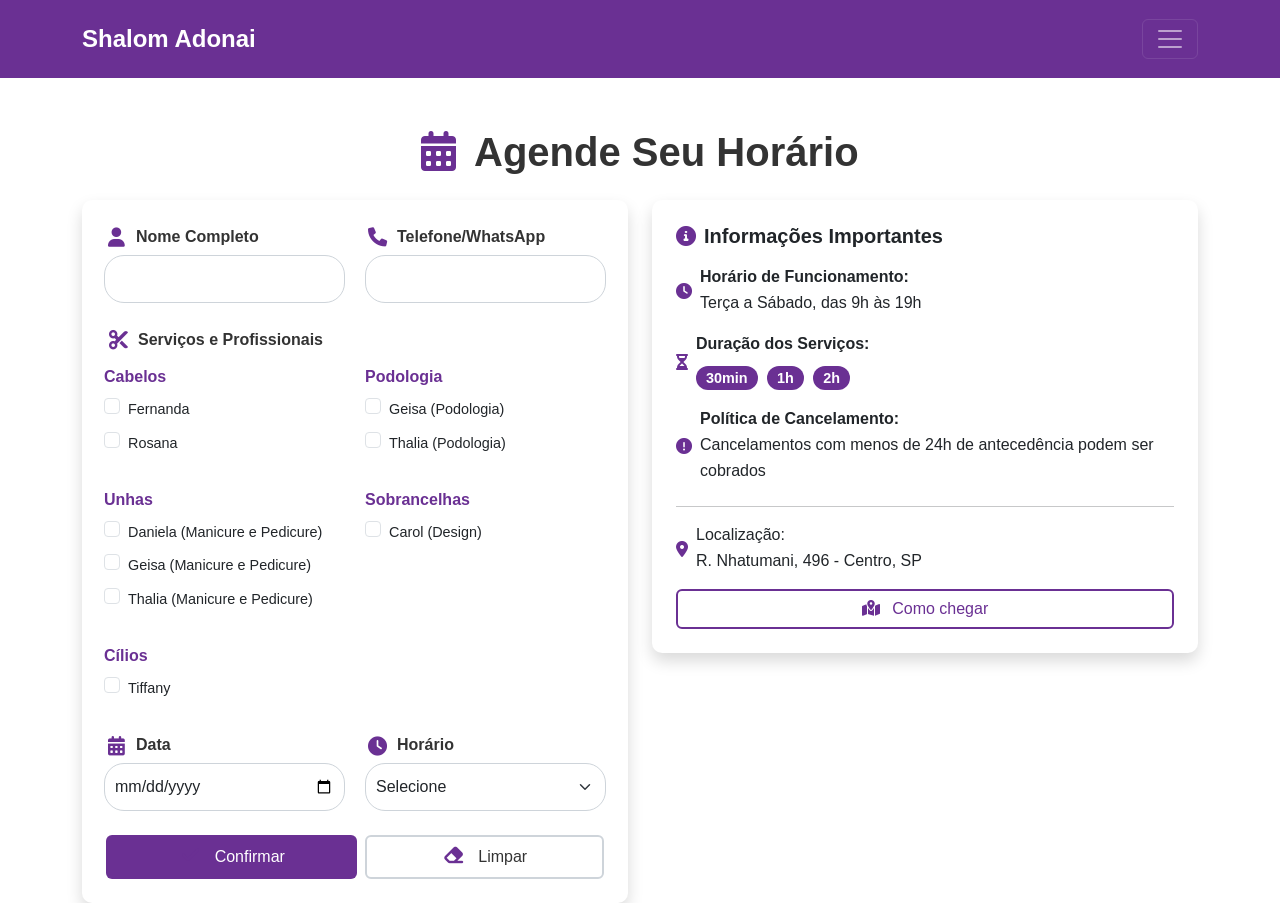
==== commit 731d1311: "inicio" ====
--- a/pages/agendamento.html
+++ b/pages/agendamento.html
@@ -55,20 +55,18 @@
         <div class="row">
             <div class="col-md-6">
                 <form id="agendamentoForm" class="card shadow p-4">
-                    <!-- Nome -->
-                    <div class="mb-3 d-flex align-items-center">
-                        <i class="fas fa-user me-2 text-purple"></i>
-                        <div class="w-100">
-                            <label for="nome" class="form-label">Nome Completo</label>
+                    <!-- Nome e Telefone -->
+                    <div class="row mb-3">
+                        <div class="col-md-6">
+                            <label for="nome" class="form-label d-flex align-items-center">
+                                <i class="fas fa-user me-2 text-purple"></i> Nome Completo
+                            </label>
                             <input type="text" id="nome" class="form-control rounded" required />
                         </div>
-                    </div>
-
-                    <!-- Telefone -->
-                    <div class="mb-3 d-flex align-items-center">
-                        <i class="fas fa-phone me-2 text-purple"></i>
-                        <div class="w-100">
-                            <label for="telefone" class="form-label">Telefone/WhatsApp</label>
+                        <div class="col-md-6">
+                            <label for="telefone" class="form-label d-flex align-items-center">
+                                <i class="fas fa-phone me-2 text-purple"></i> Telefone/WhatsApp
+                            </label>
                             <input type="tel" id="telefone" class="form-control rounded" required />
                         </div>
                     </div>
@@ -144,21 +142,19 @@
                         </div>
                     </div>
 
-                    <!-- Data -->
-                    <div class="mb-3 d-flex align-items-center">
-                        <i class="fas fa-calendar-alt me-2 text-purple"></i>
-                        <div class="w-100">
-                            <label for="data" class="form-label">Data</label>
+                    <!-- Data e Horário -->
+                    <div class="row mb-3">
+                        <div class="col-md-6">
+                            <label for="data" class="form-label d-flex align-items-center">
+                                <i class="fas fa-calendar-alt me-2 text-purple"></i> Data
+                            </label>
                             <input type="date" id="data" class="form-control rounded" required
                                 onkeydown="return false" />
                         </div>
-                    </div>
-
-                    <!-- Horário -->
-                    <div class="mb-3 d-flex align-items-center">
-                        <i class="fas fa-clock me-2 text-purple"></i>
-                        <div class="w-100">
-                            <label for="hora" class="form-label">Horário</label>
+                        <div class="col-md-6">
+                            <label for="hora" class="form-label d-flex align-items-center">
+                                <i class="fas fa-clock me-2 text-purple"></i> Horário
+                            </label>
                             <select id="hora" class="form-select rounded" required>
                                 <option value="" selected disabled>Selecione</option>
                             </select>
@@ -187,7 +183,7 @@
                         <li class="list-group-item d-flex align-items-center">
                             <i class="fas fa-clock me-2 text-purple"></i>
                             <div>
-                                <strong>Horário de Funcionamento:</strong> Terça a Sábado, das 9h às 19h
+                                <strong>Horário de Funcionamento:</strong><br>Terça a Sábado, das 9h às 19h
                             </div>
                         </li>
                         <li class="list-group-item d-flex align-items-center">
@@ -204,15 +200,15 @@
                         <li class="list-group-item d-flex align-items-center">
                             <i class="fas fa-exclamation-circle me-2 text-purple"></i>
                             <div>
-                                <strong>Política de Cancelamento:</strong> Cancelamentos com menos de 24h de
+                                <strong>Política de Cancelamento:</strong><br>Cancelamentos com menos de 24h de
                                 antecedência podem ser cobrados
                             </div>
                         </li>
                     </ul>
                     <hr>
                     <p class="d-flex align-items-center">
-                        <i class="fas fa-map-marker-alt me-2 text-purple"></i> Localização: R. Nhatumani, 496 - Centro,
-                        SP
+                        <i class="fas fa-map-marker-alt me-2 text-purple"></i> Localização:<br>R. Nhatumani, 496 -
+                        Centro, SP
                     </p>
                     <a href="https://www.google.com/maps/place/R.+Nhatumani,+496" target="_blank"
                         class="btn btn-outline-purple w-100 mt-3 rounded">
--- a/assets/css/style.css
+++ b/assets/css/style.css
@@ -14,7 +14,6 @@
     font-family: 'Arial', sans-serif;
     color: var(--text-color);
     padding-top: 56px;
-    /* Compensar navbar fixa */
     margin: 0;
     line-height: 1.6;
 }
@@ -352,9 +351,15 @@
 }
 
 /* Ajustes para o formulário de agendamento */
+#agendamentoForm .col-md-6 {
+    padding-left: 10px;
+    padding-right: 10px;
+}
+
 #agendamentoForm .form-label {
     font-weight: 600;
     color: var(--text-color);
+    margin-bottom: 5px;
 }
 
 #agendamentoForm .fas {
@@ -368,10 +373,15 @@
     color: var(--purple);
     font-weight: 600;
     margin-bottom: 10px;
+    margin-top: 10px;
 }
 
 #agendamentoForm .form-check {
     margin-bottom: 8px;
+}
+
+#agendamentoForm .form-check-label {
+    font-size: 0.9rem;
 }
 
 /* Estilo para o card de informações importantes */
@@ -384,10 +394,17 @@
 .card .list-group-item {
     border: none;
     padding: 10px 0;
+    display: flex;
+    align-items: flex-start;
 }
 
 .card .list-group-item i {
     color: var(--purple);
+    margin-top: 2px;
+}
+
+.card .list-group-item div {
+    flex: 1;
 }
 
 .card .badge {
@@ -417,6 +434,7 @@
     border-radius: 20px !important;
     border: 1px solid #ced4da;
     padding: 10px;
+    height: 48px;
 }
 
 .form-control:focus,
@@ -433,6 +451,12 @@
 /* Ajustes para o texto de localização */
 .card p {
     margin-bottom: 0;
+    display: flex;
+    align-items: flex-start;
+}
+
+.card p i {
+    margin-top: 2px;
 }
 
 /* Ajustes para o botão Limpar */
@@ -451,4 +475,31 @@
 /* Ajustes para ícones */
 .text-purple {
     color: var(--purple);
+}
+
+/* Ajustes para alinhamento dos campos */
+#agendamentoForm .mb-3 {
+    margin-bottom: 1.5rem !important;
+}
+
+#agendamentoForm .row.mb-3 {
+    margin-bottom: 1.5rem !important;
+}
+
+#agendamentoForm .col-md-6 {
+    padding-left: 10px;
+    padding-right: 10px;
+}
+
+#agendamentoForm .form-check-input {
+    margin-top: 2px;
+}
+
+/* Ajustes para o card de informações importantes */
+.card .list-group-flush .list-group-item {
+    padding: 8px 0;
+}
+
+.card hr {
+    margin: 15px 0;
 }
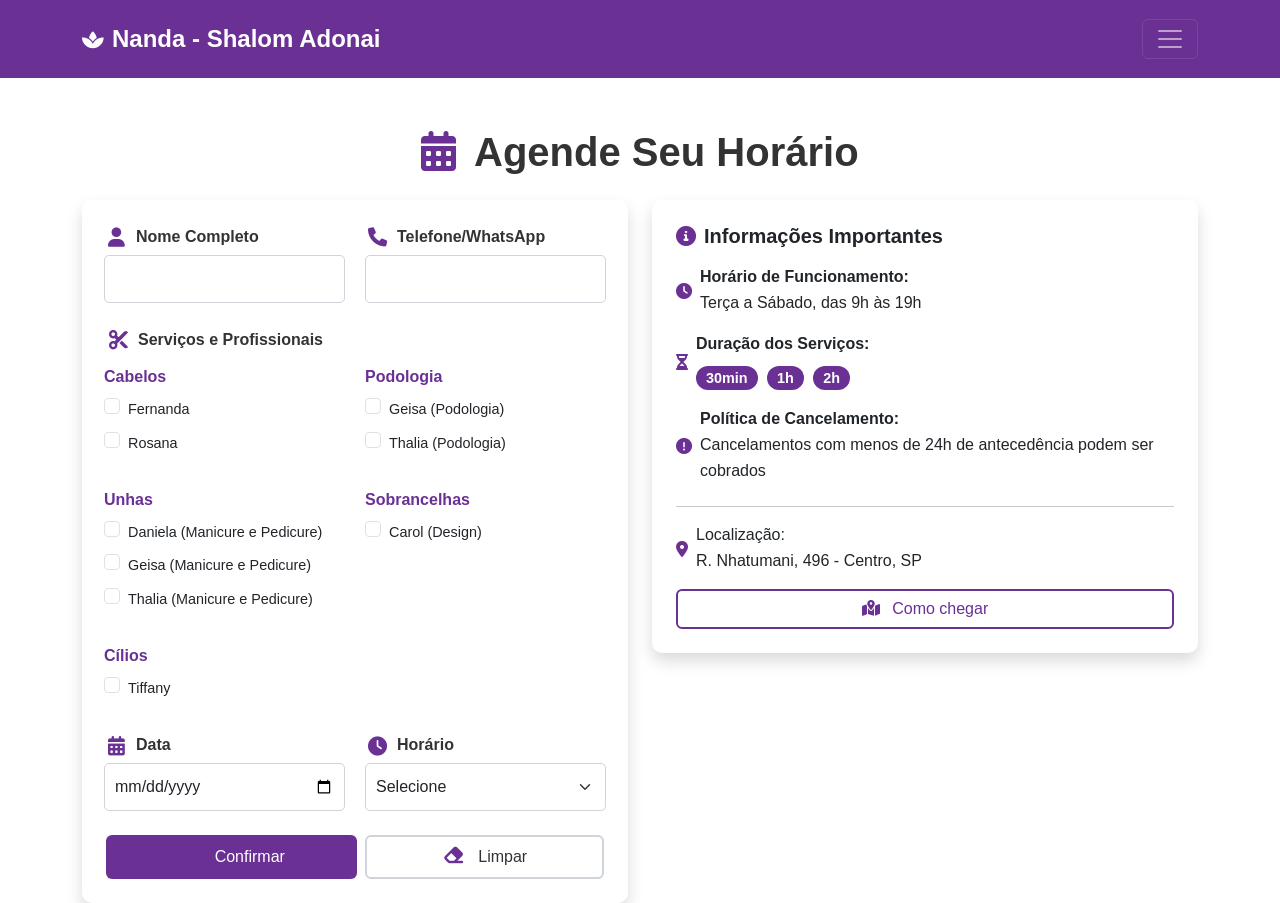
==== commit 69b0a9fb: "inicio" ====
--- a/pages/agendamento.html
+++ b/pages/agendamento.html
@@ -4,7 +4,7 @@
 <head>
     <meta charset="UTF-8" />
     <meta name="viewport" content="width=device-width, initial-scale=1.0" />
-    <title>Agendamento | Shalom Adonai</title>
+    <title>Agendamento</title>
     <link rel="stylesheet" href="../bootstrap/css/bootstrap.min.css" />
     <link rel="stylesheet" href="https://cdnjs.cloudflare.com/ajax/libs/font-awesome/6.0.0/css/all.min.css" />
     <link rel="stylesheet" href="../assets/css/style.css" />
@@ -15,7 +15,9 @@
 <body>
     <nav class="navbar navbar-dark bg-purple fixed-top">
         <div class="container">
-            <a class="navbar-brand" href="../index.html">Shalom Adonai</a>
+            <a class="navbar-brand" href="../index.html">
+                <i class="fas fa-spa me-2"></i>Nanda - Shalom Adonai
+            </a>
             <button class="navbar-toggler" type="button" data-bs-toggle="collapse" data-bs-target="#navbarNav"
                 aria-controls="navbarNav" aria-expanded="false" aria-label="Toggle navigation">
                 <span class="navbar-toggler-icon"></span>
--- a/assets/css/style.css
+++ b/assets/css/style.css
@@ -280,7 +280,7 @@
     padding: 10px 25px;
     transition: all 0.3s ease;
     font-weight: 500;
-    border-radius: 20px;
+    border-radius: 5px;
 }
 
 .btn-purple:hover {
@@ -431,7 +431,7 @@
 /* Ajustes para inputs e selects */
 .form-control,
 .form-select {
-    border-radius: 20px !important;
+    border-radius: 5px !important;
     border: 1px solid #ced4da;
     padding: 10px;
     height: 48px;
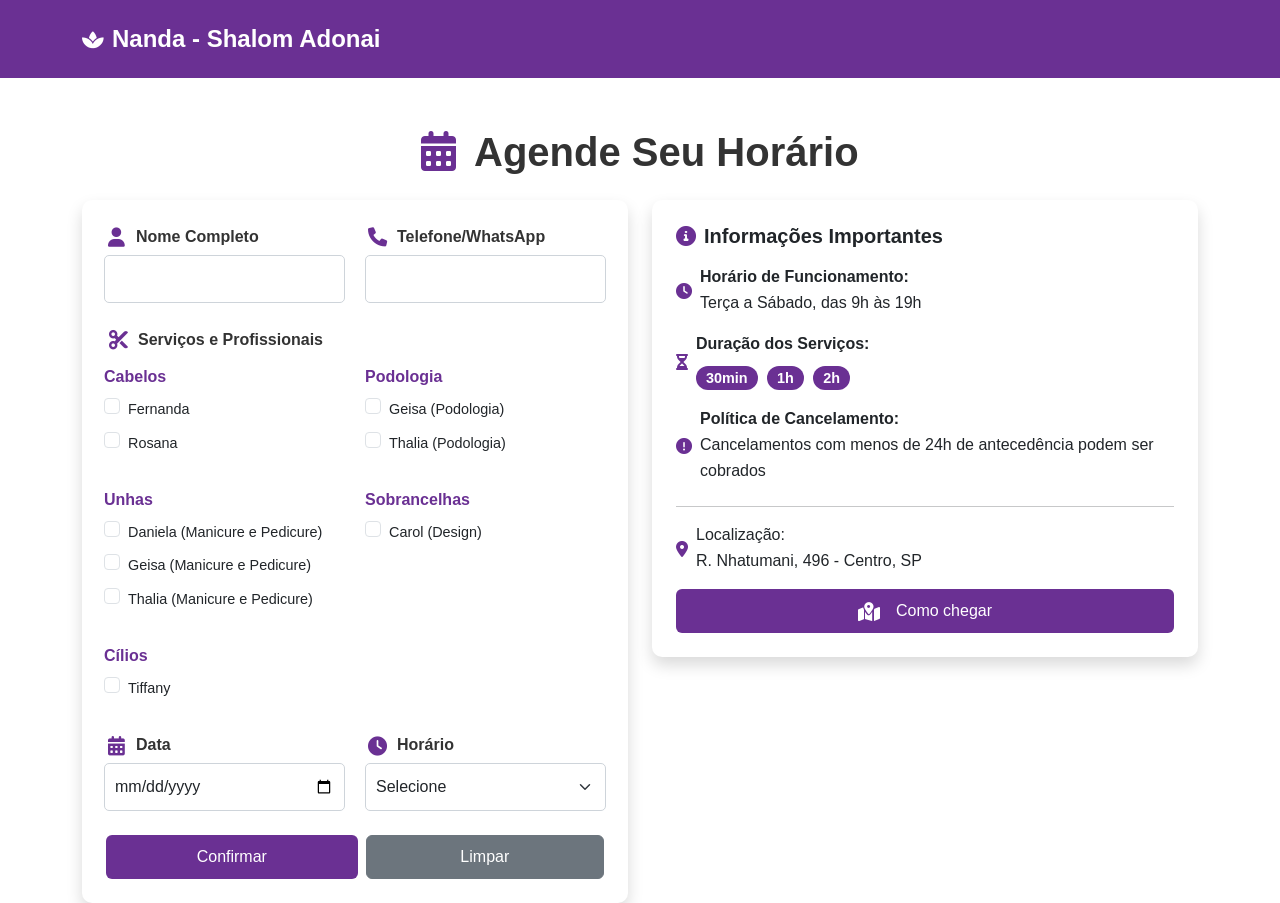
==== commit 7d1e9c40: "inicio" ====
--- a/pages/agendamento.html
+++ b/pages/agendamento.html
@@ -15,13 +15,9 @@
 <body>
     <nav class="navbar navbar-dark bg-purple fixed-top">
         <div class="container">
-            <a class="navbar-brand" href="../index.html">
+            <a class="navbar-brand">
                 <i class="fas fa-spa me-2"></i>Nanda - Shalom Adonai
             </a>
-            <button class="navbar-toggler" type="button" data-bs-toggle="collapse" data-bs-target="#navbarNav"
-                aria-controls="navbarNav" aria-expanded="false" aria-label="Toggle navigation">
-                <span class="navbar-toggler-icon"></span>
-            </button>
             <div class="collapse navbar-collapse" id="navbarNav">
                 <ul class="navbar-nav ms-auto">
                     <li class="nav-item">
@@ -165,12 +161,8 @@
 
                     <!-- Botões -->
                     <div class="d-flex gap-2">
-                        <button type="submit" class="btn btn-purple w-100 rounded">
-                            <i class="fas fa-check me-2"></i> Confirmar
-                        </button>
-                        <button type="reset" class="btn btn-outline-secondary w-100 rounded">
-                            <i class="fas fa-eraser me-2"></i> Limpar
-                        </button>
+                        <button type="submit" class="btn btn-purple w-100 rounded">Confirmar</button>
+                        <button type="reset" class="btn btn-secondary w-100 rounded">Limpar</button>
                     </div>
                 </form>
             </div>
@@ -213,7 +205,7 @@
                         Centro, SP
                     </p>
                     <a href="https://www.google.com/maps/place/R.+Nhatumani,+496" target="_blank"
-                        class="btn btn-outline-purple w-100 mt-3 rounded">
+                        class="btn btn-purple w-100 mt-3 rounded">
                         <i class="fas fa-map-marked-alt me-2"></i> Como chegar
                     </a>
                 </div>
@@ -236,7 +228,7 @@
                     </div>
                 </div>
                 <div class="modal-footer">
-                    <a id="googleCalendarLink" class="btn btn-outline-primary" target="_blank">
+                    <a id="googleCalendarLink" class="btn btn-primary" target="_blank">
                         <i class="fab fa-google"></i> Adicionar ao Google Agenda
                     </a>
                     <a id="whatsappLink" class="btn btn-success" target="_blank">
--- a/assets/css/style.css
+++ b/assets/css/style.css
@@ -281,6 +281,10 @@
     transition: all 0.3s ease;
     font-weight: 500;
     border-radius: 5px;
+    display: flex;
+    align-items: center;
+    justify-content: center;
+    gap: 8px;
 }
 
 .btn-purple:hover {
@@ -288,6 +292,33 @@
     color: var(--white);
     transform: translateY(-3px);
     box-shadow: 0 4px 12px rgba(106, 48, 147, 0.3);
+}
+
+/* Ajustes para o botão Limpar */
+.btn-secondary {
+    border-radius: 20px;
+    color: #FFFFFF;
+    transition: all 0.3s ease;
+    display: flex;
+    align-items: center;
+    justify-content: center;
+    gap: 8px;
+}
+
+.btn-secondary:hover {
+    background-color: #adb5bd;
+    border-color: #bec6ce;
+    transform: translateY(-3px);
+    /* Adicionada a mesma animação de elevação */
+    box-shadow: 0 4px 12px rgba(0, 0, 0, 0.2);
+    /* Adicionada sombra similar, ajustada para combinar com o estilo */
+}
+
+/* Garante que os ícones sejam visíveis e bem proporcionados */
+.btn-purple i,
+.btn-secondary i {
+    font-size: 1.2rem;
+    margin: 0;
 }
 
 /* ================ RESPONSIVIDADE ================ */
@@ -459,19 +490,6 @@
     margin-top: 2px;
 }
 
-/* Ajustes para o botão Limpar */
-.btn-outline-secondary {
-    border-radius: 20px;
-    border: 2px solid #ced4da;
-    color: var(--text-color);
-    transition: all 0.3s ease;
-}
-
-.btn-outline-secondary:hover {
-    background-color: #f8f9fa;
-    border-color: #adb5bd;
-}
-
 /* Ajustes para ícones */
 .text-purple {
     color: var(--purple);
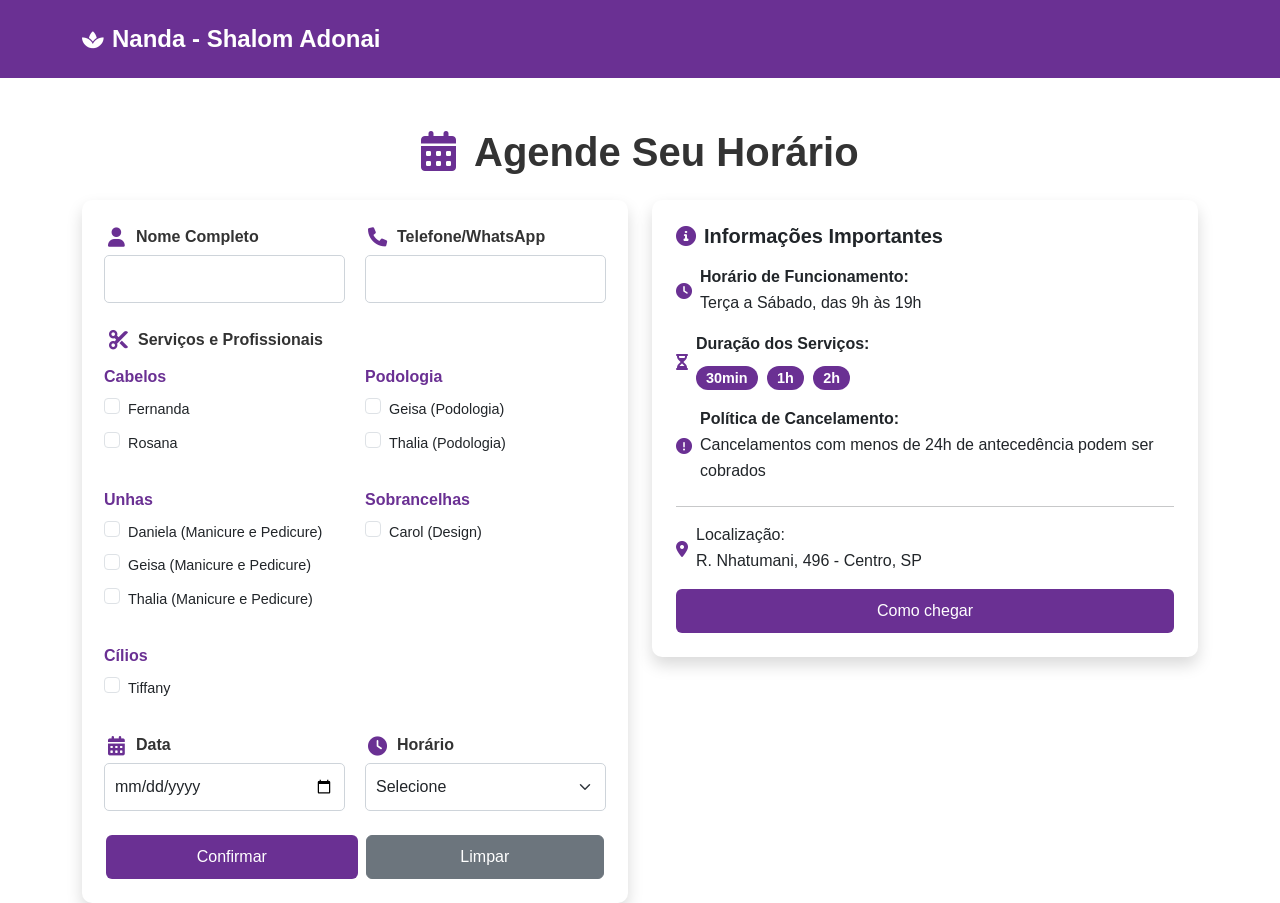
==== commit 07c593e0: "inicio" ====
--- a/pages/agendamento.html
+++ b/pages/agendamento.html
@@ -205,9 +205,7 @@
                         Centro, SP
                     </p>
                     <a href="https://www.google.com/maps/place/R.+Nhatumani,+496" target="_blank"
-                        class="btn btn-purple w-100 mt-3 rounded">
-                        <i class="fas fa-map-marked-alt me-2"></i> Como chegar
-                    </a>
+                        class="btn btn-purple w-100 mt-3 rounded">Como chegar</a>
                 </div>
             </div>
         </div>
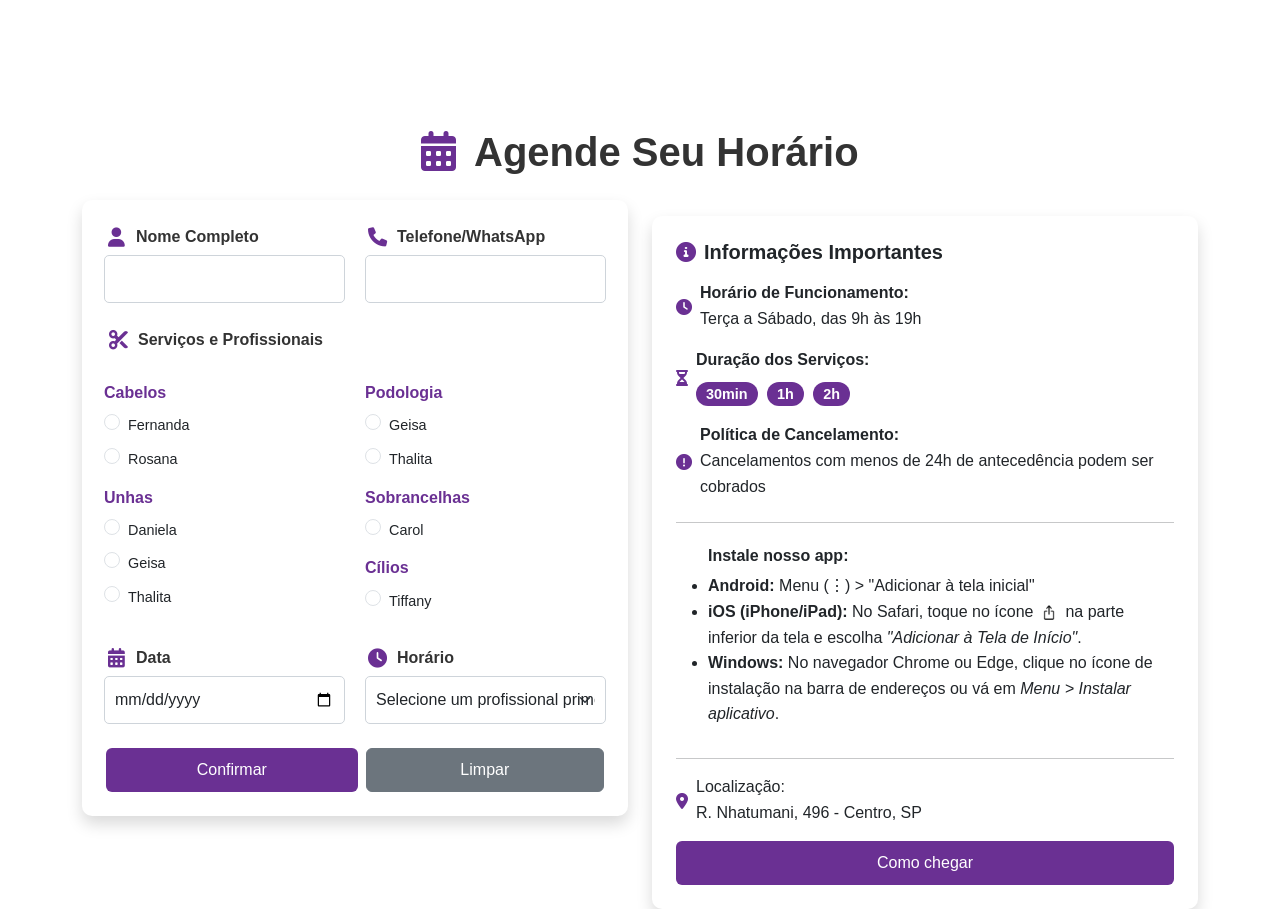
==== commit e2523d93: "nova versão" ====
--- a/pages/agendamento.html
+++ b/pages/agendamento.html
@@ -13,39 +13,6 @@
 </head>
 
 <body>
-    <nav class="navbar navbar-dark bg-purple fixed-top">
-        <div class="container">
-            <a class="navbar-brand">
-                <i class="fas fa-spa me-2"></i>Nanda - Shalom Adonai
-            </a>
-            <div class="collapse navbar-collapse" id="navbarNav">
-                <ul class="navbar-nav ms-auto">
-                    <li class="nav-item">
-                        <a class="nav-link" href="../index.html">Home</a>
-                    </li>
-                    <li class="nav-item">
-                        <a class="nav-link" href="cabelos.html">Cabelos</a>
-                    </li>
-                    <li class="nav-item">
-                        <a class="nav-link" href="unhas.html">Unhas</a>
-                    </li>
-                    <li class="nav-item">
-                        <a class="nav-link" href="sobrancelhas.html">Sobrancelhas</a>
-                    </li>
-                    <li class="nav-item">
-                        <a class="nav-link" href="depilacao.html">Depilação</a>
-                    </li>
-                    <li class="nav-item">
-                        <a class="nav-link" href="podologia.html">Podologia</a>
-                    </li>
-                    <li class="nav-item">
-                        <a class="nav-link active" href="agendamento.html">Agendamento</a>
-                    </li>
-                </ul>
-            </div>
-        </div>
-    </nav>
-
     <main class="container mt-5 pt-4">
         <h1 class="text-center mb-4">
             <i class="fas fa-calendar-alt me-2"></i> Agende Seu Horário
@@ -61,6 +28,7 @@
                             </label>
                             <input type="text" id="nome" class="form-control rounded" required />
                         </div>
+                        <br>
                         <div class="col-md-6">
                             <label for="telefone" class="form-label d-flex align-items-center">
                                 <i class="fas fa-phone me-2 text-purple"></i> Telefone/WhatsApp
@@ -75,65 +43,67 @@
                             <i class="fas fa-cut me-2 text-purple"></i> Serviços e Profissionais
                         </label>
                         <div class="row">
-                            <!-- Cabelos -->
-                            <div class="col-md-6">
+                            <!-- Coluna da esquerda -->
+                            <div class="col-md-6 mt-3">
+                                <!-- Cabelos -->
                                 <h6>Cabelos</h6>
                                 <div class="form-check">
-                                    <input class="form-check-input" type="checkbox" id="fernanda" value="Fernanda">
+                                    <input class="form-check-input" type="radio" id="fernanda" value="Fernanda"
+                                        name="cabelos">
                                     <label class="form-check-label" for="fernanda">Fernanda</label>
                                 </div>
                                 <div class="form-check">
-                                    <input class="form-check-input" type="checkbox" id="rosana" value="Rosana">
+                                    <input class="form-check-input" type="radio" id="rosana" value="Rosana"
+                                        name="cabelos">
                                     <label class="form-check-label" for="rosana">Rosana</label>
                                 </div>
-                            </div>
-                            <!-- Podologia -->
-                            <div class="col-md-6">
+
+                                <!-- Unhas -->
+                                <h6 class="mt-3">Unhas</h6>
+                                <div class="form-check">
+                                    <input class="form-check-input" type="radio" id="daniela" value="Daniela"
+                                        name="unhas">
+                                    <label class="form-check-label" for="daniela">Daniela</label>
+                                </div>
+                                <div class="form-check">
+                                    <input class="form-check-input" type="radio" id="geisa" value="Geisa" name="unhas">
+                                    <label class="form-check-label" for="geisa">Geisa</label>
+                                </div>
+                                <div class="form-check">
+                                    <input class="form-check-input" type="radio" id="thalita" value="Thalita"
+                                        name="unhas">
+                                    <label class="form-check-label" for="thalita">Thalita</label>
+                                </div>
+                            </div>
+
+                            <!-- Coluna da direita -->
+                            <div class="col-md-6 mt-3">
+                                <!-- Podologia -->
                                 <h6>Podologia</h6>
                                 <div class="form-check">
-                                    <input class="form-check-input" type="checkbox" id="geisaPodologia"
-                                        value="Geisa (Podologia)">
-                                    <label class="form-check-label" for="geisaPodologia">Geisa (Podologia)</label>
-                                </div>
-                                <div class="form-check">
-                                    <input class="form-check-input" type="checkbox" id="thaliaPodologia"
-                                        value="Thalia (Podologia)">
-                                    <label class="form-check-label" for="thaliaPodologia">Thalia (Podologia)</label>
-                                </div>
-                            </div>
-                            <!-- Unhas -->
-                            <div class="col-md-6 mt-3">
-                                <h6>Unhas</h6>
-                                <div class="form-check">
-                                    <input class="form-check-input" type="checkbox" id="daniela"
-                                        value="Daniela (Manicure e Pedicure)">
-                                    <label class="form-check-label" for="daniela">Daniela (Manicure e Pedicure)</label>
-                                </div>
-                                <div class="form-check">
-                                    <input class="form-check-input" type="checkbox" id="geisaUnhas"
-                                        value="Geisa (Manicure e Pedicure)">
-                                    <label class="form-check-label" for="geisaUnhas">Geisa (Manicure e Pedicure)</label>
-                                </div>
-                                <div class="form-check">
-                                    <input class="form-check-input" type="checkbox" id="thaliaUnhas"
-                                        value="Thalia (Manicure e Pedicure)">
-                                    <label class="form-check-label" for="thaliaUnhas">Thalia (Manicure e
-                                        Pedicure)</label>
-                                </div>
-                            </div>
-                            <!-- Sobrancelhas -->
-                            <div class="col-md-6 mt-3">
-                                <h6>Sobrancelhas</h6>
-                                <div class="form-check">
-                                    <input class="form-check-input" type="checkbox" id="carol" value="Carol (Design)">
-                                    <label class="form-check-label" for="carol">Carol (Design)</label>
-                                </div>
-                            </div>
-                            <!-- Cílios -->
-                            <div class="col-md-6 mt-3">
-                                <h6>Cílios</h6>
-                                <div class="form-check">
-                                    <input class="form-check-input" type="checkbox" id="tiffany" value="Tiffany">
+                                    <input class="form-check-input" type="radio" id="geisa-podologia" value="Geisa"
+                                        name="podologia">
+                                    <label class="form-check-label" for="geisa-podologia">Geisa</label>
+                                </div>
+                                <div class="form-check">
+                                    <input class="form-check-input" type="radio" id="thalita" value="Thalita"
+                                        name="podologia">
+                                    <label class="form-check-label" for="thalita">Thalita</label>
+                                </div>
+
+                                <!-- Sobrancelhas -->
+                                <h6 class="mt-3">Sobrancelhas</h6>
+                                <div class="form-check">
+                                    <input class="form-check-input" type="radio" id="carol" value="Carol"
+                                        name="sobrancelhas">
+                                    <label class="form-check-label" for="carol">Carol</label>
+                                </div>
+
+                                <!-- Cílios -->
+                                <h6 class="mt-3">Cílios</h6>
+                                <div class="form-check">
+                                    <input class="form-check-input" type="radio" id="tiffany" value="Tiffany"
+                                        name="cilios">
                                     <label class="form-check-label" for="tiffany">Tiffany</label>
                                 </div>
                             </div>
@@ -154,7 +124,7 @@
                                 <i class="fas fa-clock me-2 text-purple"></i> Horário
                             </label>
                             <select id="hora" class="form-select rounded" required>
-                                <option value="" selected disabled>Selecione</option>
+                                <option value="" selected disabled>Selecione um profissional primeiro</option>
                             </select>
                         </div>
                     </div>
@@ -168,7 +138,7 @@
             </div>
 
             <!-- Informações Importantes -->
-            <div class="col-md-6">
+            <div class="mt-3 col-md-6">
                 <div class="card shadow p-4">
                     <h5 class="d-flex align-items-center">
                         <i class="fas fa-info-circle me-2 text-purple"></i> Informações Importantes
@@ -199,6 +169,20 @@
                             </div>
                         </li>
                     </ul>
+                    <!-- Instalação do aplicativo -->
+                    <hr>
+                    <ul class="mt-2">
+                        <h6><strong>Instale nosso app:</strong></h6>
+                        <li><strong>Android:</strong> Menu (⋮) > "Adicionar à tela inicial"</li>
+                        <li><strong>iOS (iPhone/iPad):</strong> No Safari, toque no ícone<img
+                                src="../assets/img/compartilhar_ios.png" alt="Ícone compartilhar iOS"
+                                style="height: 1.5em; vertical-align: middle; margin: 0 0.25em;">na parte
+                            inferior da tela e escolha <em>"Adicionar à Tela de Início"</em>.
+                        </li>
+                        <li><strong>Windows:</strong> No navegador Chrome ou Edge, clique no ícone de
+                            instalação na barra de endereços ou vá em <em>Menu > Instalar aplicativo</em>.
+                        </li>
+                    </ul>
                     <hr>
                     <p class="d-flex align-items-center">
                         <i class="fas fa-map-marker-alt me-2 text-purple"></i> Localização:<br>R. Nhatumani, 496 -
--- a/assets/css/style.css
+++ b/assets/css/style.css
@@ -40,8 +40,8 @@
 }
 
 .navbar-brand {
-    font-weight: 700;
-    font-size: 1.5rem;
+    font-weight: 600;
+    font-size: 1.3rem;
 }
 
 .nav-link {
